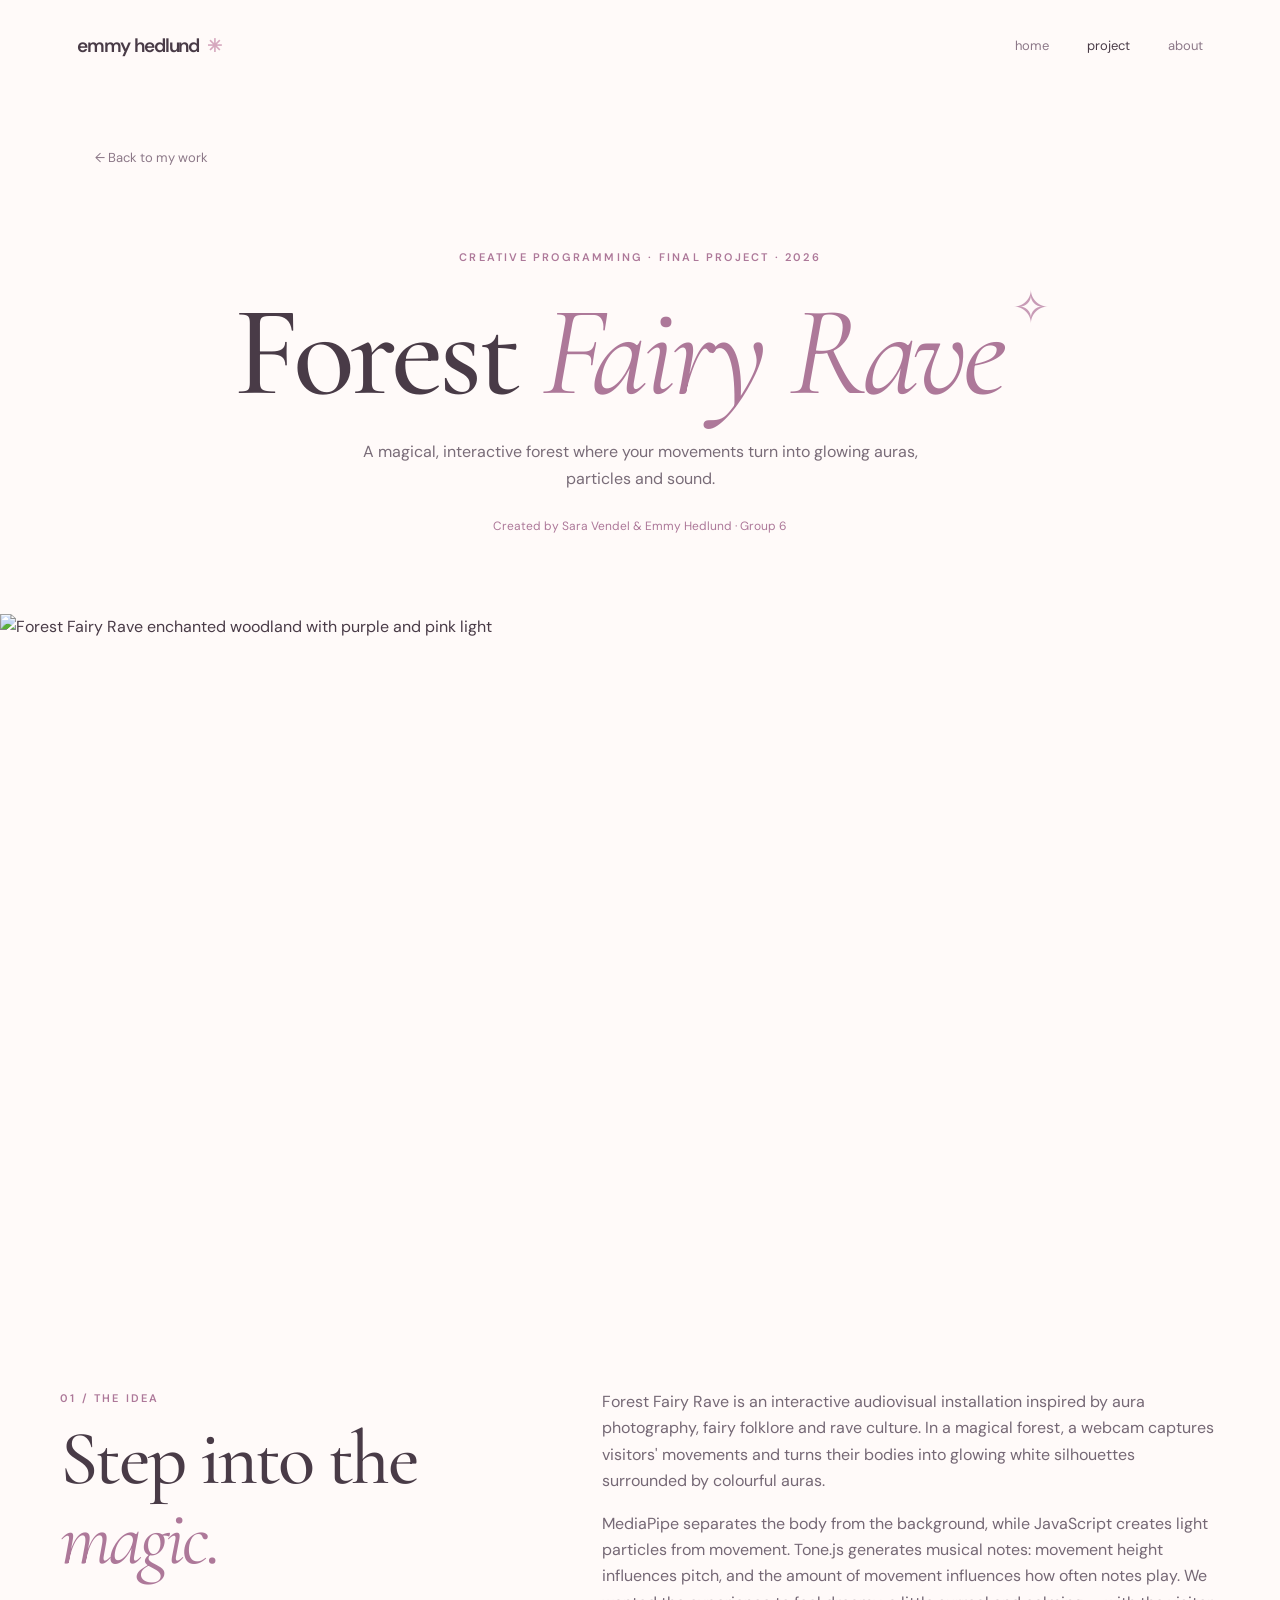
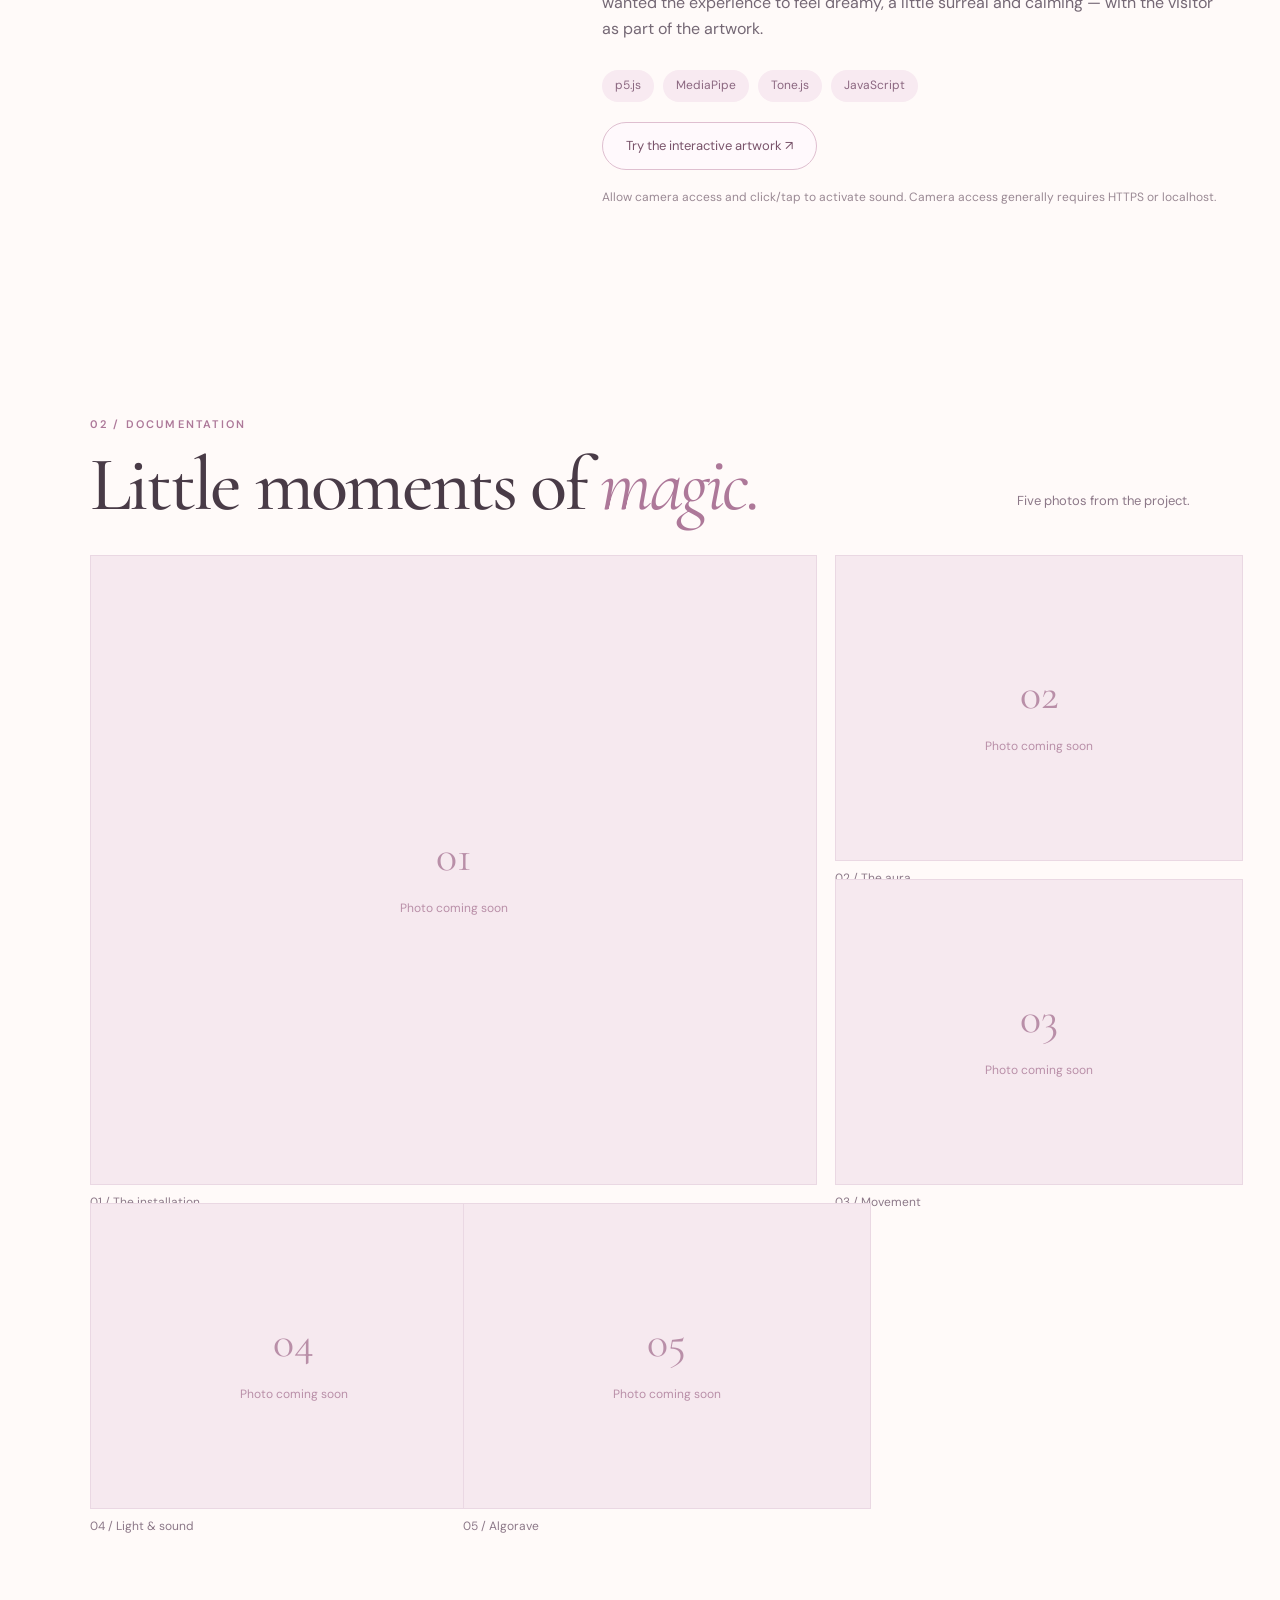
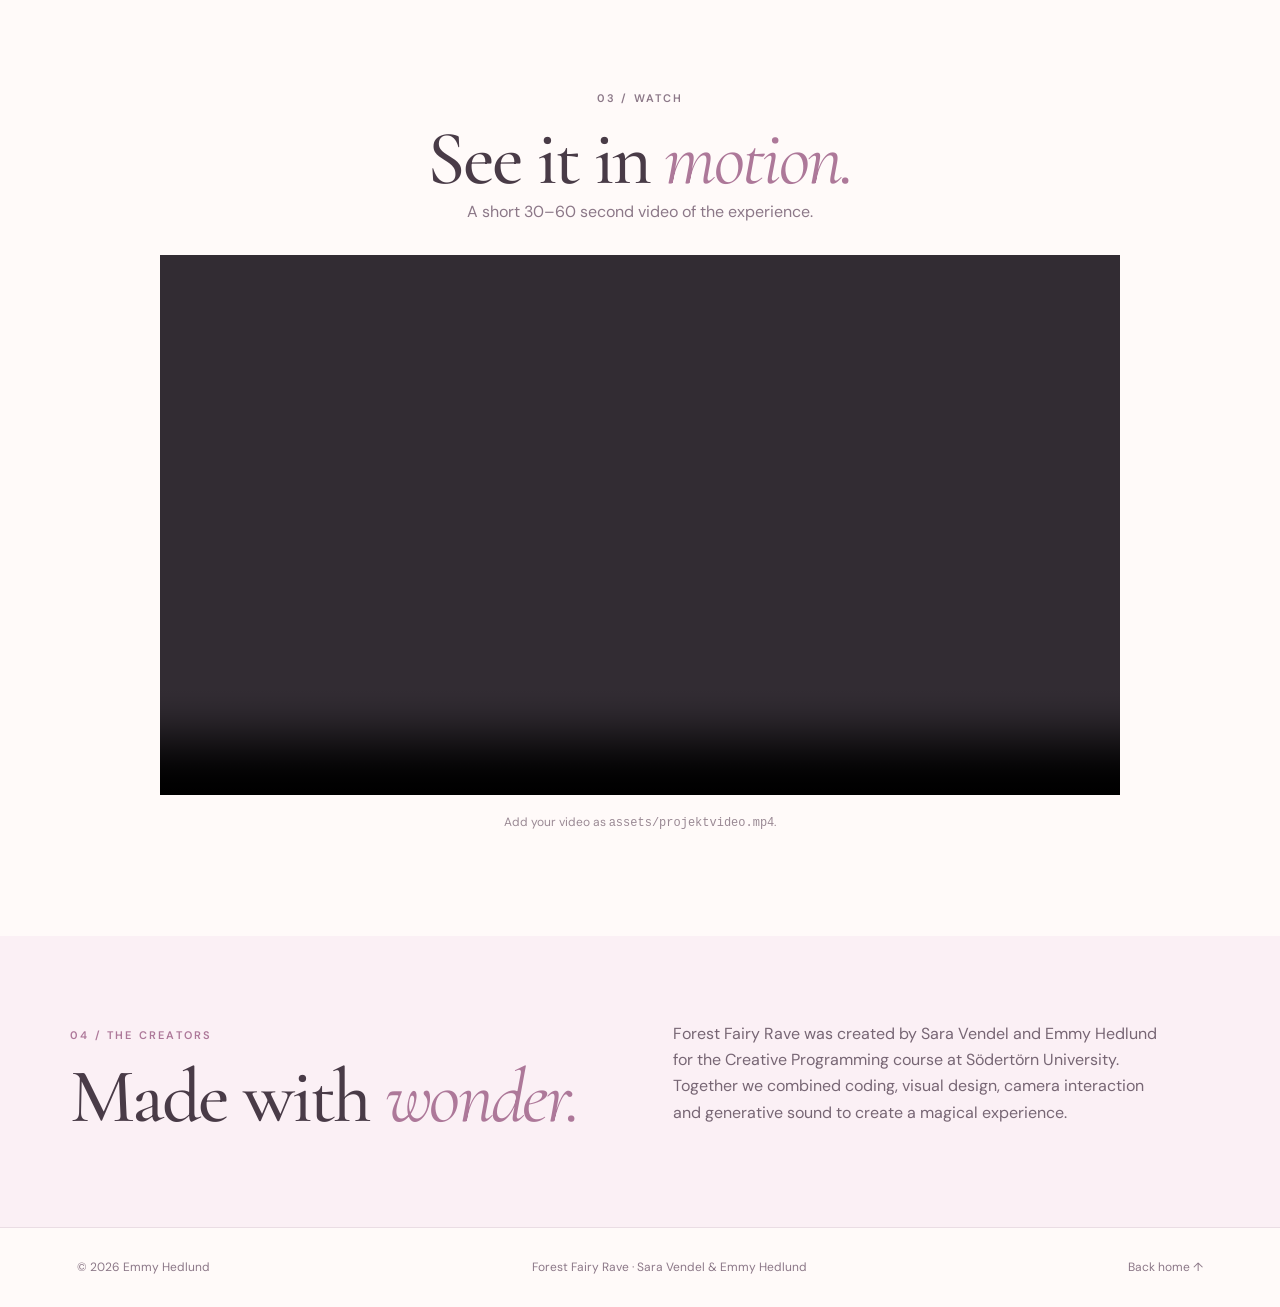
==== project.html @ f55ef6c2 "Add files via upload" ====
<!doctype html><html lang="en"><head><meta charset="utf-8"><meta name="viewport" content="width=device-width,initial-scale=1"><link rel="preconnect" href="https://fonts.googleapis.com"><link rel="preconnect" href="https://fonts.gstatic.com" crossorigin><link href="https://fonts.googleapis.com/css2?family=Cormorant+Garamond:ital,wght@0,400;0,500;0,600;1,400;1,500&family=DM+Sans:wght@400;500;600&display=swap" rel="stylesheet"><link rel="stylesheet" href="style.css"><title>Forest Fairy Rave — Emmy Hedlund & Sara Vendel</title><meta name="description" content="Forest Fairy Rave, an interactive audiovisual installation by Sara Vendel and Emmy Hedlund."></head><body><header class="nav"><a class="wordmark" href="index.html">emmy hedlund <span>✳</span></a><nav><a href="index.html">home</a><a class="active" href="project.html">project</a><a href="index.html#about">about</a></nav></header><main><section class="project-hero"><a class="back" href="index.html">← Back to my work</a><p class="kicker">CREATIVE PROGRAMMING · FINAL PROJECT · 2026</p><h1>Forest <em>Fairy Rave</em><span class="star">✧</span></h1><p class="project-lead">A magical, interactive forest where your movements turn into glowing auras, particles and sound.</p><p class="credit">Created by Sara Vendel & Emmy Hedlund · Group 6</p></section><div class="banner"><img src="assets/skog.png" alt="Forest Fairy Rave enchanted woodland with purple and pink light"></div><section class="two-col"><div><p class="kicker">01 / THE IDEA</p><h2>Step into the <em>magic.</em></h2></div><div class="copy"><p>Forest Fairy Rave is an interactive audiovisual installation inspired by aura photography, fairy folklore and rave culture. In a magical forest, a webcam captures visitors' movements and turns their bodies into glowing white silhouettes surrounded by colourful auras.</p><p>MediaPipe separates the body from the background, while JavaScript creates light particles from movement. Tone.js generates musical notes: movement height influences pitch, and the amount of movement influences how often notes play. We wanted the experience to feel dreamy, a little surreal and calming — with the visitor as part of the artwork.</p><div class="chips"><span>p5.js</span><span>MediaPipe</span><span>Tone.js</span><span>JavaScript</span></div><a class="pill-link" href="interactive-project/index.html" target="_blank" rel="noopener">Try the interactive artwork ↗</a><p class="note">Allow camera access and click/tap to activate sound. Camera access generally requires HTTPS or localhost.</p></div></section><section class="gallery-section" id="gallery"><div class="section-title"><div><p class="kicker">02 / DOCUMENTATION</p><h2>Little moments of <em>magic.</em></h2></div><p>Five photos from the project.</p></div><div class="photo-grid"><figure class="photo first"><div class="photo-empty"><span>01</span><small>Photo coming soon</small></div><figcaption>01 / The installation</figcaption></figure><figure class="photo"><div class="photo-empty"><span>02</span><small>Photo coming soon</small></div><figcaption>02 / The aura</figcaption></figure><figure class="photo"><div class="photo-empty"><span>03</span><small>Photo coming soon</small></div><figcaption>03 / Movement</figcaption></figure><figure class="photo"><div class="photo-empty"><span>04</span><small>Photo coming soon</small></div><figcaption>04 / Light & sound</figcaption></figure><figure class="photo"><div class="photo-empty"><span>05</span><small>Photo coming soon</small></div><figcaption>05 / Algorave</figcaption></figure></div></section><section class="film-section" id="film"><p class="kicker">03 / WATCH</p><h2>See it in <em>motion.</em></h2><p>A short 30–60 second video of the experience.</p><video controls playsinline preload="metadata" poster="assets/skog.png"><source src="assets/projektvideo.mp4" type="video/mp4">Your browser does not support video.</video><p class="note">Add your video as <code>assets/projektvideo.mp4</code>.</p></section><section class="about-section"><div><p class="kicker">04 / THE CREATORS</p><h2>Made with <em>wonder.</em></h2></div><p>Forest Fairy Rave was created by Sara Vendel and Emmy Hedlund for the Creative Programming course at Södertörn University. Together we combined coding, visual design, camera interaction and generative sound to create a magical experience.</p></section></main><footer><span>© 2026 Emmy Hedlund</span><span>Forest Fairy Rave · Sara Vendel & Emmy Hedlund</span><a href="index.html">Back home ↑</a></footer><script src="main.js" defer></script></body></html>
---- style.css ----
:root{--bg:#fffaf9;--ink:#493b47;--muted:#8c7888;--pink:#ad7899;--line:#eadde4;--soft:#f8edf3}*{box-sizing:border-box}html{scroll-behavior:smooth}body{margin:0;background:var(--bg);color:var(--ink);font:16px/1.65 'DM Sans',sans-serif}a{color:inherit}a:focus-visible{outline:2px solid var(--pink);outline-offset:5px}h1,h2,h3,p{margin-top:0}h1,h2,h3{font-family:'Cormorant Garamond',serif;font-weight:500;line-height:1.04;letter-spacing:-.035em}em{color:var(--pink);font-weight:400}.nav{max-width:1340px;margin:auto;display:flex;justify-content:space-between;align-items:center;padding:30px clamp(22px,6vw,80px);gap:20px}.wordmark{font-size:19px;font-weight:600;letter-spacing:-.06em;text-decoration:none}.wordmark span{color:#d6a8be;font-size:18px;margin-left:4px}.nav nav{display:flex;gap:clamp(16px,3vw,38px);font-size:13px}.nav nav a{text-decoration:none;color:var(--muted)}.nav nav a:hover,.nav nav a.active{color:var(--ink)}main{overflow:hidden}.kicker{font-size:11px;letter-spacing:.2em;color:var(--pink);font-weight:600}.home-hero{min-height:610px;max-width:1200px;margin:0 auto;position:relative;text-align:center;padding:120px 25px 115px}.home-hero h1{font-size:clamp(78px,11vw,150px);margin:18px 0 22px}.lead{max-width:560px;margin:0 auto 34px;color:#786875;font-size:16px}.tiny-stars{color:#d4a2bd;font-size:27px}.hero-ornament{position:absolute;right:8%;bottom:70px;color:#edc5d7;font-size:100px;font-weight:200;opacity:.65;transform:rotate(-18deg);pointer-events:none}.pill-link{display:inline-flex;align-items:center;gap:36px;border:1px solid #dfbfd0;border-radius:100px;padding:12px 23px;text-decoration:none;color:#79536a;font-size:13px;background:#fff9fc;transition:background .2s,transform .2s}.pill-link:hover{background:#f7e5ee;transform:translateY(-2px)}.work-section,.gallery-section,.film-section{padding:90px clamp(22px,7vw,100px);max-width:1340px;margin:auto}.section-title{display:flex;align-items:end;justify-content:space-between;gap:30px;margin-bottom:30px}.section-title h2,.two-col h2,.about-section h2,.film-section h2{font-size:clamp(50px,6vw,84px);margin:12px 0 0}.section-title>p{font-size:13px;color:var(--muted)}.project-card{text-decoration:none;display:block}.project-image{height:clamp(320px,48vw,590px);position:relative;overflow:hidden;background:#302b35}.project-image img,.banner img{width:100%;height:100%;object-fit:cover;display:block;transition:transform .6s}.project-card:hover img{transform:scale(1.035)}.project-overlay{position:absolute;right:24px;bottom:24px;background:#fff9f6ed;color:#79536a;border-radius:30px;padding:10px 19px;font-size:13px}.project-info{display:flex;justify-content:space-between;align-items:center;gap:20px;padding:25px 0}.project-info h3{font-size:clamp(36px,4vw,54px);margin:4px 0}.project-info h3 span{color:#bc8ea9}.project-info p{font-size:14px;color:var(--muted);margin:0}.round-arrow{border:1px solid var(--line);border-radius:50%;width:48px;height:48px;display:grid;place-items:center;font-size:20px}.about-section{background:#fbf0f5;padding:85px max(22px,calc((100vw - 1140px)/2));display:grid;grid-template-columns:1fr 1fr;gap:65px;align-items:center}.about-section p:last-child{max-width:490px;color:#776674}.project-hero{max-width:1140px;margin:auto;text-align:center;padding:55px 25px 65px}.back{display:block;text-align:left;color:var(--muted);text-decoration:none;font-size:13px;margin-bottom:80px}.project-hero h1{font-size:clamp(65px,10vw,130px);margin:20px 0}.star{font-size:.35em;color:#c89bb6;vertical-align:top;margin-left:10px}.project-lead{max-width:600px;margin:0 auto 25px;color:#796c78}.credit{font-size:12px;color:var(--pink)}.banner{height:clamp(330px,55vw,670px)}.two-col{max-width:1240px;margin:auto;padding:105px 40px;display:grid;grid-template-columns:.85fr 1.15fr;gap:85px}.copy p{color:#756875}.copy .pill-link{margin-top:20px}.chips{display:flex;flex-wrap:wrap;gap:9px;margin-top:28px}.chips span{font-size:12px;color:#8b6780;background:#f8eaf1;border-radius:50px;padding:6px 13px}.note{font-size:12px!important;color:#9a8994!important;margin-top:18px}.photo-grid{display:grid;grid-template-columns:repeat(3,minmax(0,1fr));gap:18px}.photo{margin:0}.photo.first{grid-column:span 2;grid-row:span 2}.photo-empty{height:100%;min-height:190px;aspect-ratio:4/3;background:#f6e9ef;border:1px solid #ead8e3;display:flex;flex-direction:column;align-items:center;justify-content:center;gap:7px;color:#b98fa8}.photo.first .photo-empty{aspect-ratio:auto;min-height:420px}.photo-empty span{font-family:'Cormorant Garamond',serif;font-size:44px}.photo-empty small{font-size:12px}.photo figcaption{font-size:12px;color:var(--muted);padding:8px 0 12px}.gallery-image{width:100%;height:100%;min-height:190px;object-fit:cover;display:block;aspect-ratio:4/3}.photo.first .gallery-image{min-height:420px;aspect-ratio:auto}.film-section{text-align:center}.film-section>p{color:var(--muted)}.film-section video{width:min(100%,960px);aspect-ratio:16/9;background:#322c33;display:block;margin:30px auto 0}footer{padding:30px clamp(22px,6vw,80px);display:flex;justify-content:space-between;gap:15px;flex-wrap:wrap;font-size:12px;color:var(--muted);border-top:1px solid var(--line)}footer a{text-decoration:none}@media(max-width:700px){.nav{padding:22px}.nav nav{gap:14px}.home-hero{min-height:550px;padding:105px 20px 85px}.home-hero h1{font-size:clamp(65px,16vw,95px)}.hero-ornament{font-size:60px;right:4%;bottom:30px}.section-title{align-items:start;flex-direction:column;gap:5px}.work-section,.gallery-section,.film-section{padding:65px 22px}.about-section,.two-col{grid-template-columns:1fr;gap:20px;padding:65px 22px}.project-hero{padding-top:25px}.back{margin-bottom:55px}.photo-grid{grid-template-columns:repeat(2,minmax(0,1fr))}.photo.first{grid-column:span 2;grid-row:auto}.photo.first .photo-empty,.photo.first .gallery-image{min-height:250px}.photo-empty{min-height:140px}.gallery-image{min-height:140px}footer{flex-direction:column}}@media(prefers-reduced-motion:reduce){*,*:before,*:after{scroll-behavior:auto!important;transition:none!important}}
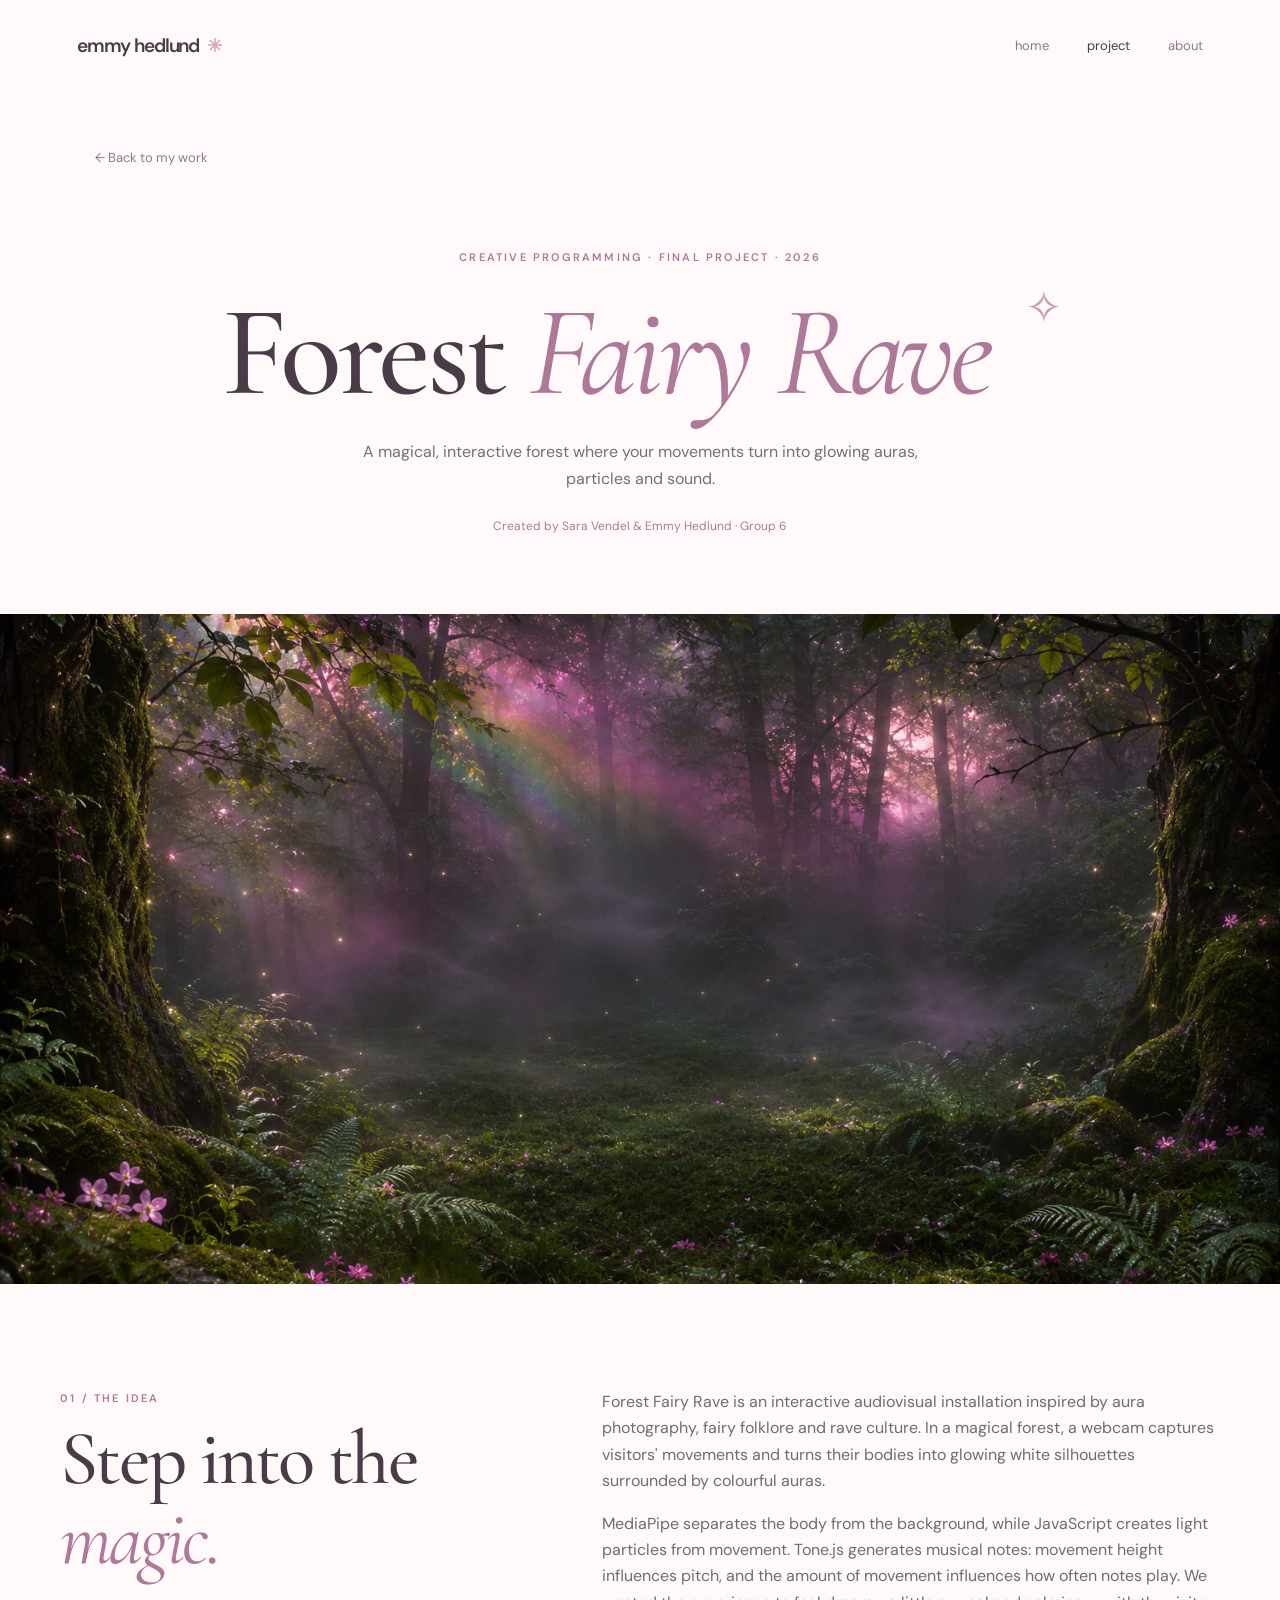
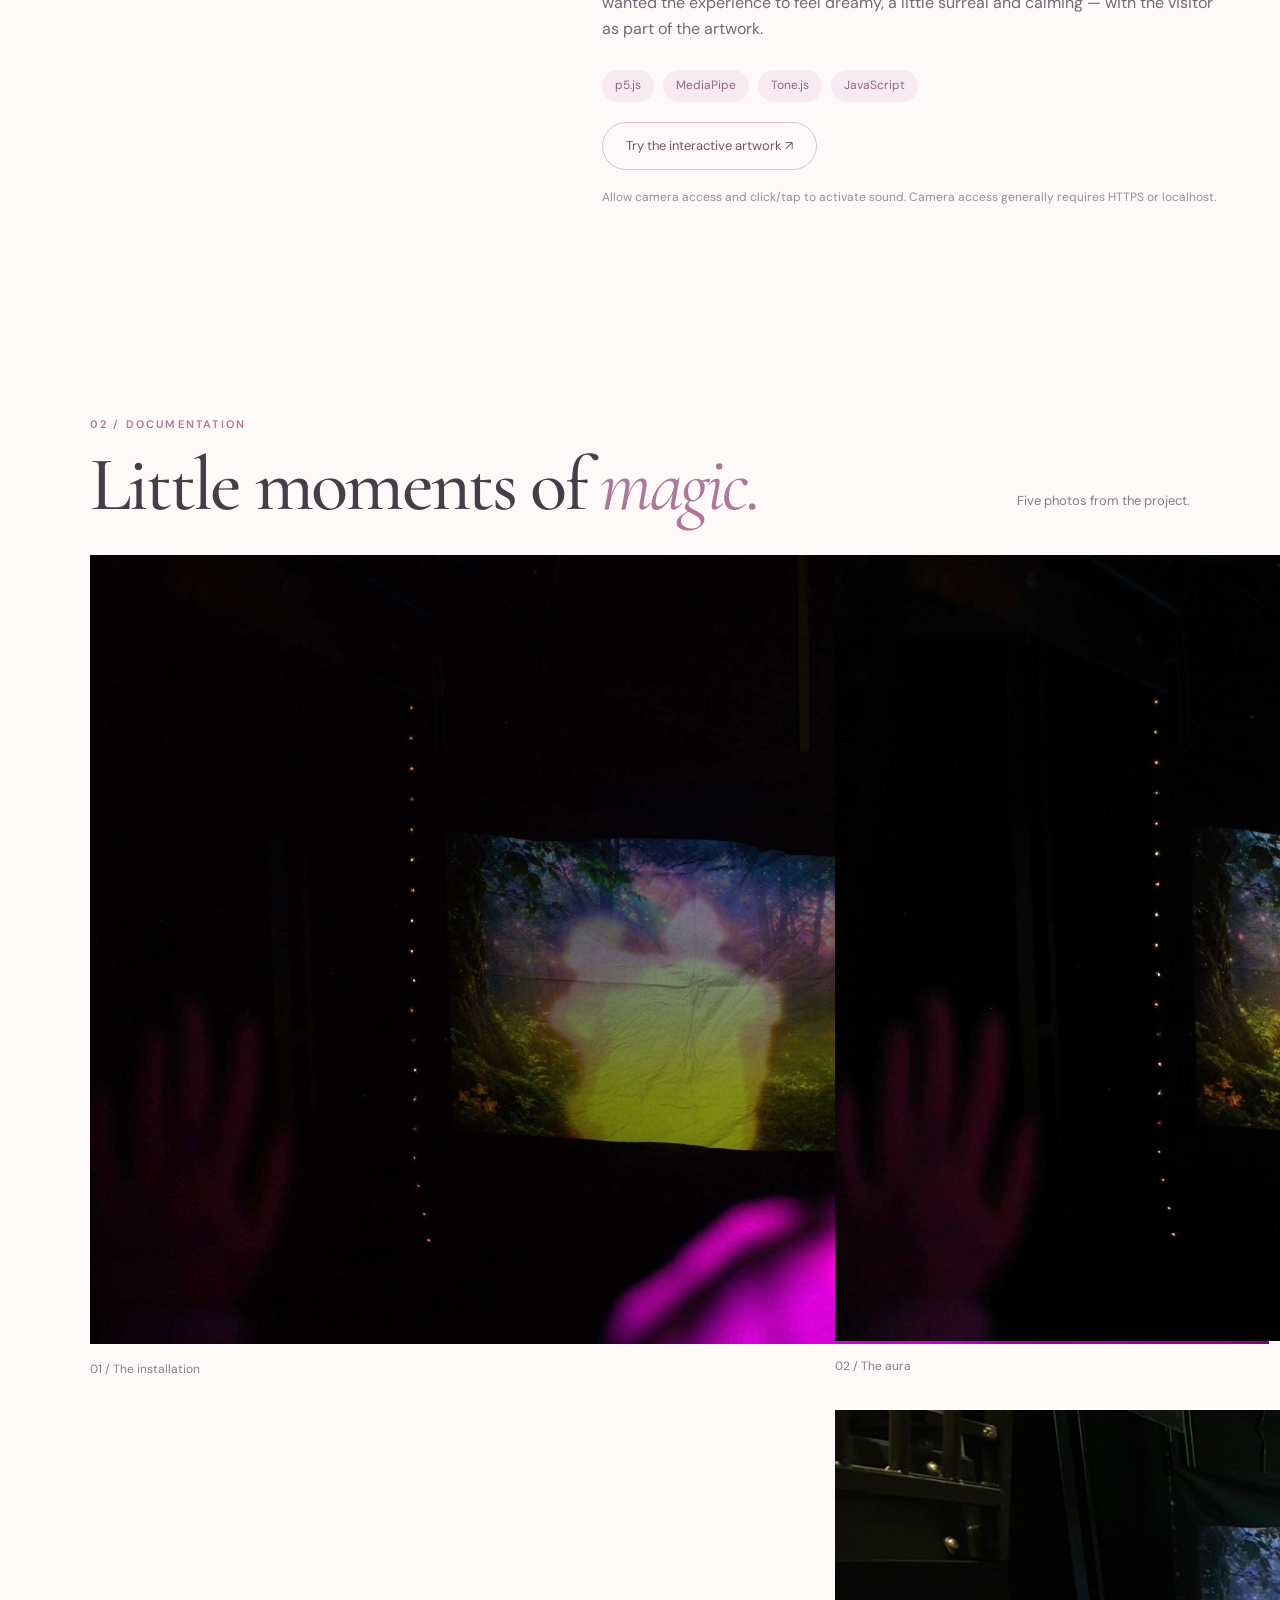
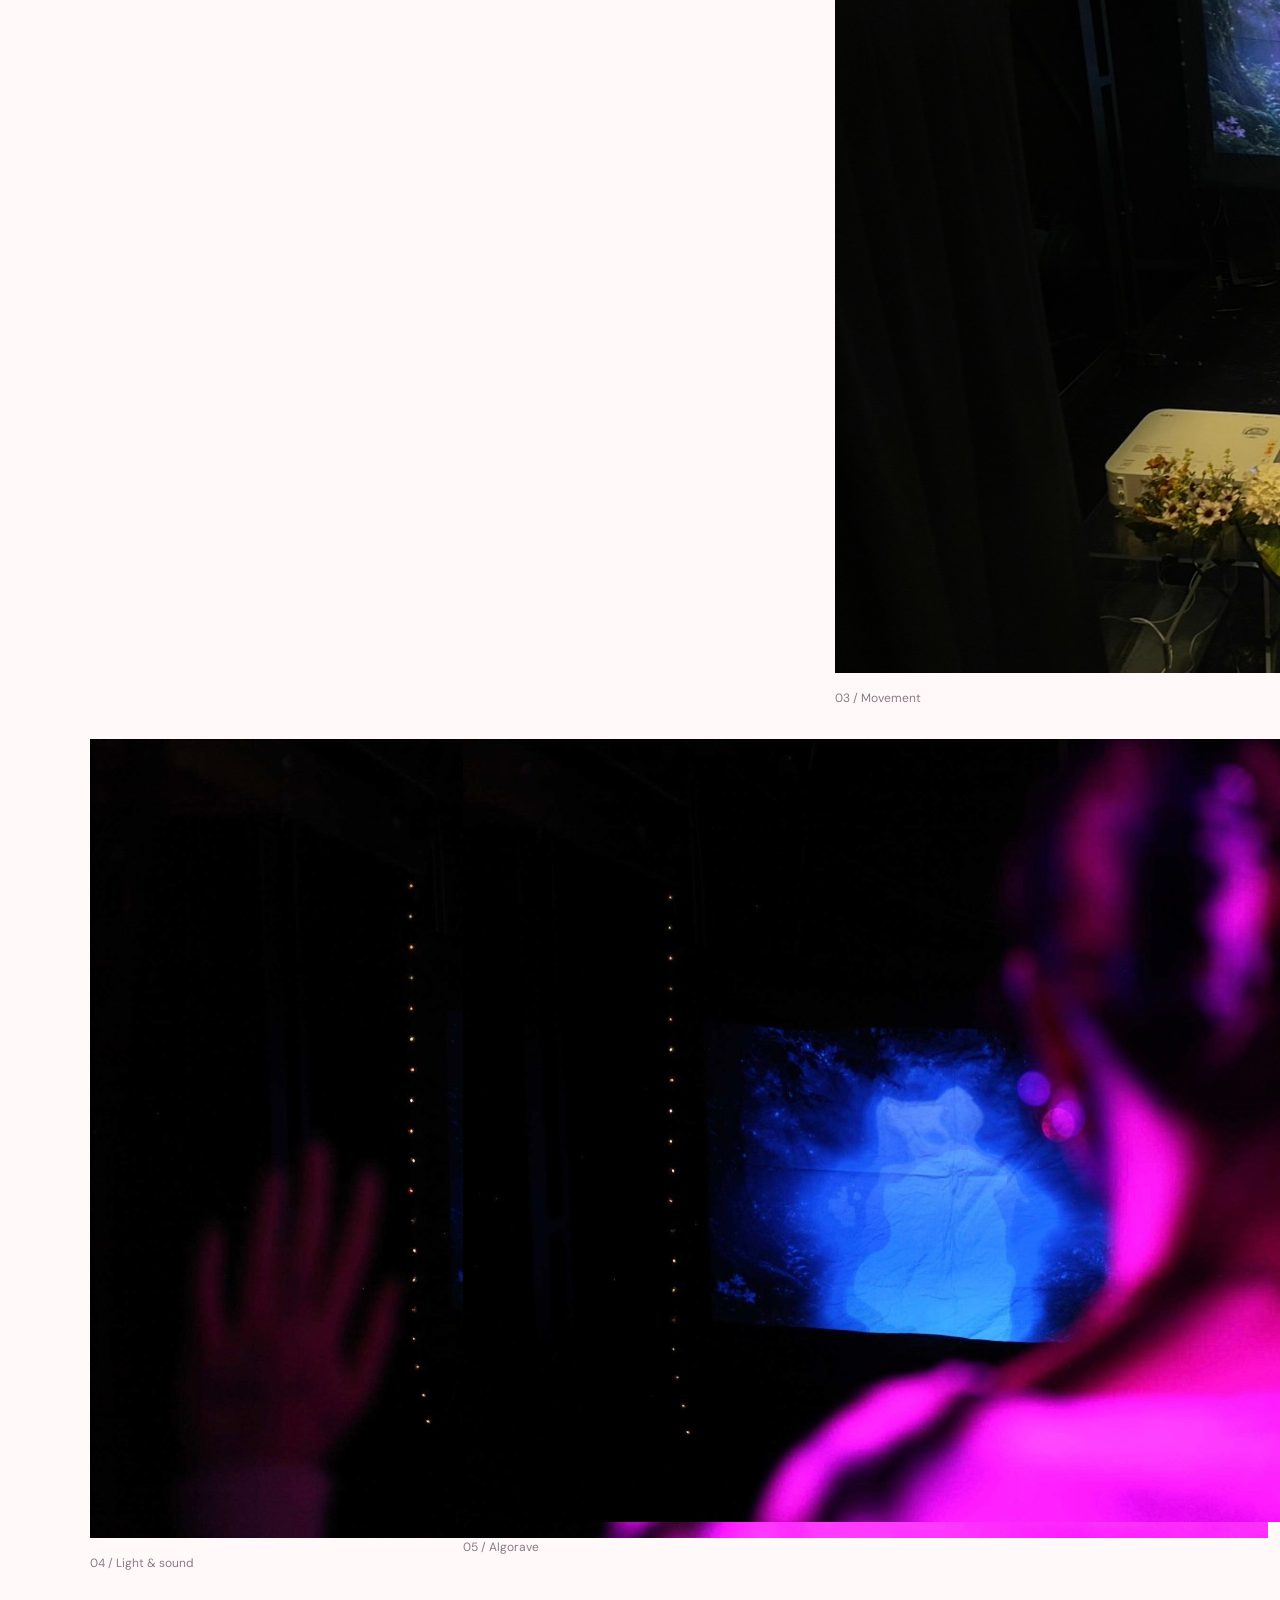
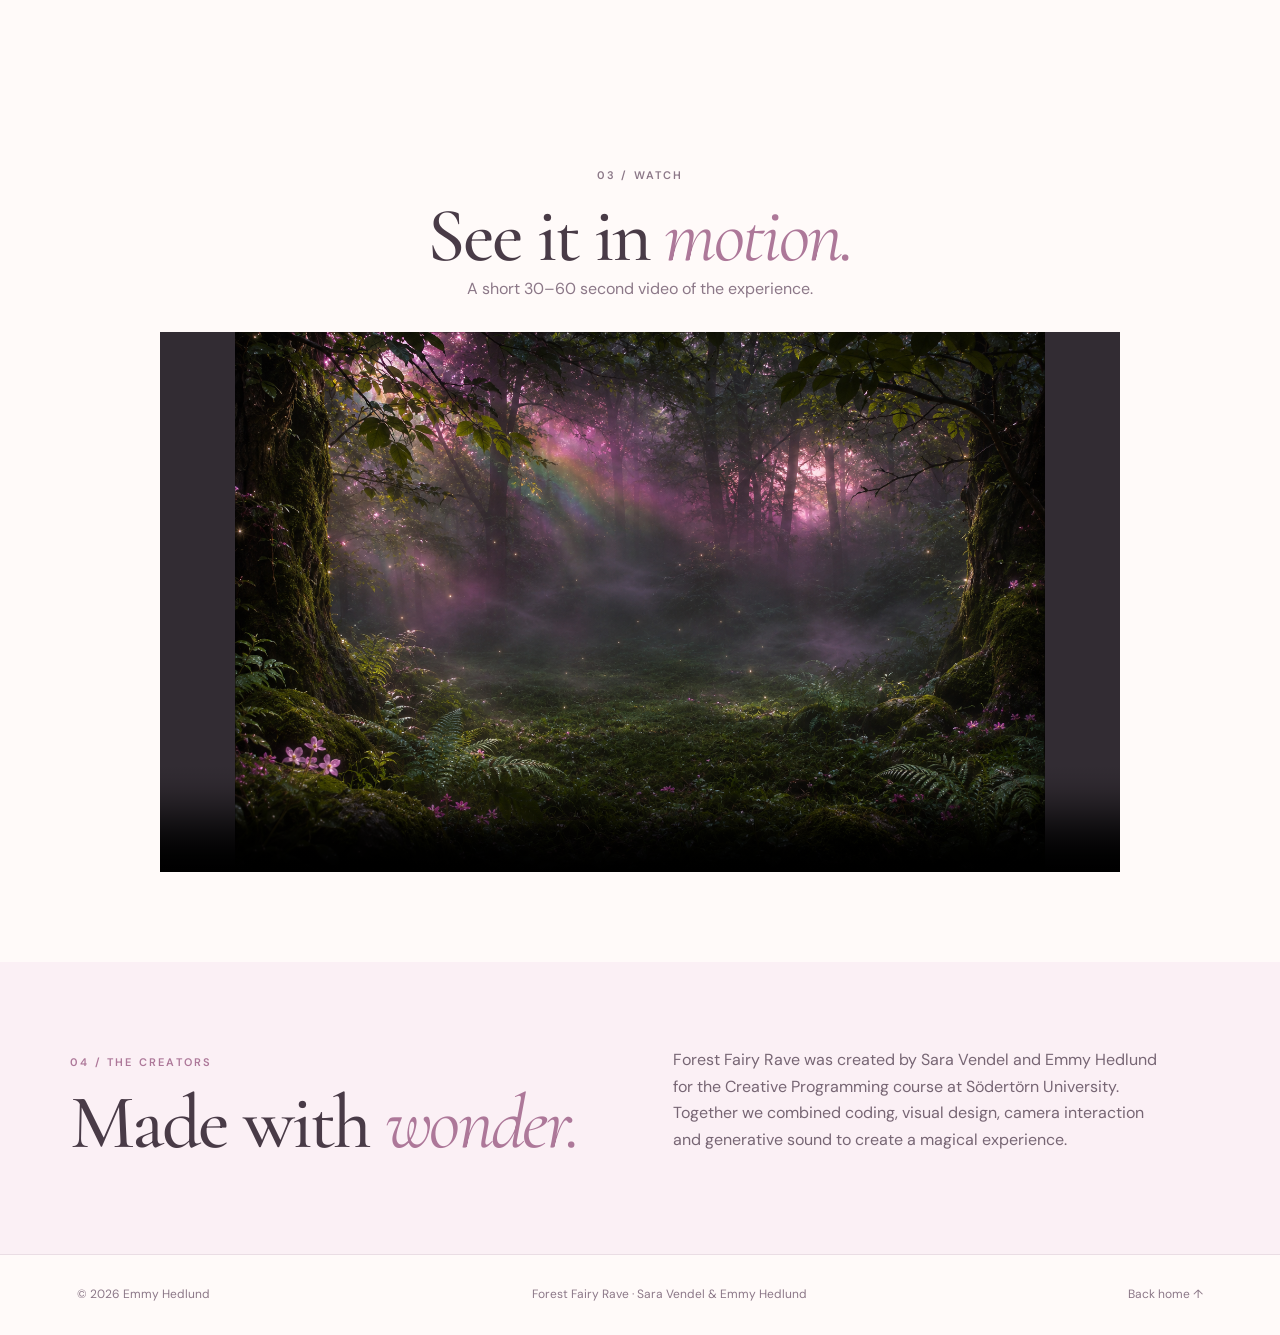
==== commit b930e2bf: "l" ====
--- a/project.html
+++ b/project.html
@@ -1 +1,300 @@
-<!doctype html><html lang="en"><head><meta charset="utf-8"><meta name="viewport" content="width=device-width,initial-scale=1"><link rel="preconnect" href="https://fonts.googleapis.com"><link rel="preconnect" href="https://fonts.gstatic.com" crossorigin><link href="https://fonts.googleapis.com/css2?family=Cormorant+Garamond:ital,wght@0,400;0,500;0,600;1,400;1,500&family=DM+Sans:wght@400;500;600&display=swap" rel="stylesheet"><link rel="stylesheet" href="style.css"><title>Forest Fairy Rave — Emmy Hedlund & Sara Vendel</title><meta name="description" content="Forest Fairy Rave, an interactive audiovisual installation by Sara Vendel and Emmy Hedlund."></head><body><header class="nav"><a class="wordmark" href="index.html">emmy hedlund <span>✳</span></a><nav><a href="index.html">home</a><a class="active" href="project.html">project</a><a href="index.html#about">about</a></nav></header><main><section class="project-hero"><a class="back" href="index.html">← Back to my work</a><p class="kicker">CREATIVE PROGRAMMING · FINAL PROJECT · 2026</p><h1>Forest <em>Fairy Rave</em><span class="star">✧</span></h1><p class="project-lead">A magical, interactive forest where your movements turn into glowing auras, particles and sound.</p><p class="credit">Created by Sara Vendel & Emmy Hedlund · Group 6</p></section><div class="banner"><img src="assets/skog.png" alt="Forest Fairy Rave enchanted woodland with purple and pink light"></div><section class="two-col"><div><p class="kicker">01 / THE IDEA</p><h2>Step into the <em>magic.</em></h2></div><div class="copy"><p>Forest Fairy Rave is an interactive audiovisual installation inspired by aura photography, fairy folklore and rave culture. In a magical forest, a webcam captures visitors' movements and turns their bodies into glowing white silhouettes surrounded by colourful auras.</p><p>MediaPipe separates the body from the background, while JavaScript creates light particles from movement. Tone.js generates musical notes: movement height influences pitch, and the amount of movement influences how often notes play. We wanted the experience to feel dreamy, a little surreal and calming — with the visitor as part of the artwork.</p><div class="chips"><span>p5.js</span><span>MediaPipe</span><span>Tone.js</span><span>JavaScript</span></div><a class="pill-link" href="interactive-project/index.html" target="_blank" rel="noopener">Try the interactive artwork ↗</a><p class="note">Allow camera access and click/tap to activate sound. Camera access generally requires HTTPS or localhost.</p></div></section><section class="gallery-section" id="gallery"><div class="section-title"><div><p class="kicker">02 / DOCUMENTATION</p><h2>Little moments of <em>magic.</em></h2></div><p>Five photos from the project.</p></div><div class="photo-grid"><figure class="photo first"><div class="photo-empty"><span>01</span><small>Photo coming soon</small></div><figcaption>01 / The installation</figcaption></figure><figure class="photo"><div class="photo-empty"><span>02</span><small>Photo coming soon</small></div><figcaption>02 / The aura</figcaption></figure><figure class="photo"><div class="photo-empty"><span>03</span><small>Photo coming soon</small></div><figcaption>03 / Movement</figcaption></figure><figure class="photo"><div class="photo-empty"><span>04</span><small>Photo coming soon</small></div><figcaption>04 / Light & sound</figcaption></figure><figure class="photo"><div class="photo-empty"><span>05</span><small>Photo coming soon</small></div><figcaption>05 / Algorave</figcaption></figure></div></section><section class="film-section" id="film"><p class="kicker">03 / WATCH</p><h2>See it in <em>motion.</em></h2><p>A short 30–60 second video of the experience.</p><video controls playsinline preload="metadata" poster="assets/skog.png"><source src="assets/projektvideo.mp4" type="video/mp4">Your browser does not support video.</video><p class="note">Add your video as <code>assets/projektvideo.mp4</code>.</p></section><section class="about-section"><div><p class="kicker">04 / THE CREATORS</p><h2>Made with <em>wonder.</em></h2></div><p>Forest Fairy Rave was created by Sara Vendel and Emmy Hedlund for the Creative Programming course at Södertörn University. Together we combined coding, visual design, camera interaction and generative sound to create a magical experience.</p></section></main><footer><span>© 2026 Emmy Hedlund</span><span>Forest Fairy Rave · Sara Vendel & Emmy Hedlund</span><a href="index.html">Back home ↑</a></footer><script src="main.js" defer></script></body></html>+
+<!doctype html>
+<html lang="en">
+
+<head>
+  <!-- Grundinställningar -->
+  <meta charset="utf-8">
+  <meta name="viewport" content="width=device-width, initial-scale=1">
+
+  <title>Forest Fairy Rave — Emmy Hedlund &amp; Sara Vendel</title>
+
+  <meta
+    name="description"
+    content="Forest Fairy Rave, an interactive audiovisual installation by Sara Vendel and Emmy Hedlund."
+  >
+
+  <!-- Google Fonts -->
+  <link rel="preconnect" href="https://fonts.googleapis.com">
+  <link rel="preconnect" href="https://fonts.gstatic.com" crossorigin>
+
+  <link
+    href="https://fonts.googleapis.com/css2?family=Cormorant+Garamond:ital,wght@0,400;0,500;0,600;1,400;1,500&family=DM+Sans:wght@400;500;600&display=swap"
+    rel="stylesheet"
+  >
+
+  <!-- Egen CSS -->
+  <link rel="stylesheet" href="style.css">
+</head>
+
+<body>
+
+  <!-- ========== NAVIGATION ========== -->
+  <header class="nav">
+    <a class="wordmark" href="index.html">
+      emmy hedlund <span>✳</span>
+    </a>
+
+    <nav>
+      <a href="index.html">home</a>
+      <a class="active" href="project.html">project</a>
+      <a href="index.html#about">about</a>
+    </nav>
+  </header>
+
+  <main>
+
+    <!-- ========== PROJEKTETS INTRO ========== -->
+    <section class="project-hero">
+
+      <a class="back" href="index.html">
+        ← Back to my work
+      </a>
+
+      <p class="kicker">
+        CREATIVE PROGRAMMING · FINAL PROJECT · 2026
+      </p>
+
+      <h1>
+        Forest <em>Fairy Rave</em>
+        <span class="star">✧</span>
+      </h1>
+
+      <p class="project-lead">
+        A magical, interactive forest where your movements
+        turn into glowing auras, particles and sound.
+      </p>
+
+      <p class="credit">
+        Created by Sara Vendel &amp; Emmy Hedlund · Group 6
+      </p>
+
+    </section>
+
+
+    <!-- ========== STOR BANNERBILD ========== -->
+    <div class="banner">
+      <img
+        src="assets/skog.png"
+        alt="Forest Fairy Rave enchanted woodland with purple and pink light"
+      >
+    </div>
+
+
+    <!-- ========== 01 / IDÉN ========== -->
+    <section class="two-col">
+
+      <!-- Vänster kolumn -->
+      <div>
+        <p class="kicker">01 / THE IDEA</p>
+        <h2>Step into the <em>magic.</em></h2>
+      </div>
+
+      <!-- Höger kolumn -->
+      <div class="copy">
+
+        <p>
+          Forest Fairy Rave is an interactive audiovisual
+          installation inspired by aura photography, fairy
+          folklore and rave culture. In a magical forest,
+          a webcam captures visitors' movements and turns
+          their bodies into glowing white silhouettes
+          surrounded by colourful auras.
+        </p>
+
+        <p>
+          MediaPipe separates the body from the background,
+          while JavaScript creates light particles from
+          movement. Tone.js generates musical notes:
+          movement height influences pitch, and the amount
+          of movement influences how often notes play.
+          We wanted the experience to feel dreamy, a little
+          surreal and calming — with the visitor as part
+          of the artwork.
+        </p>
+
+        <!-- Teknikerna som användes -->
+        <div class="chips">
+          <span>p5.js</span>
+          <span>MediaPipe</span>
+          <span>Tone.js</span>
+          <span>JavaScript</span>
+        </div>
+
+        <!-- Länk till interaktiva projektet -->
+        <a
+          class="pill-link"
+          href="interactive-project/index.html"
+          target="_blank"
+          rel="noopener"
+        >
+          Try the interactive artwork ↗
+        </a>
+
+        <p class="note">
+          Allow camera access and click/tap to activate
+          sound. Camera access generally requires HTTPS
+          or localhost.
+        </p>
+
+      </div>
+    </section>
+
+
+    <!-- ========== 02 / BILDGALLERI ========== -->
+    <section class="gallery-section" id="gallery">
+
+      <div class="section-title">
+
+        <div>
+          <p class="kicker">02 / DOCUMENTATION</p>
+          <h2>Little moments of <em>magic.</em></h2>
+        </div>
+
+        <p>Five photos from the project.</p>
+
+      </div>
+
+
+      <!-- ALLA FEM BILDERNA -->
+      <div class="photo-grid">
+
+        <!-- BILD 1 -->
+        <figure class="photo first">
+          <img
+            src="assets/Bild1.jpg"
+            alt="Forest Fairy Rave – project documentation photo 1"
+            loading="lazy"
+          >
+          <figcaption>
+            01 / The installation
+          </figcaption>
+        </figure>
+
+
+        <!-- BILD 2 -->
+        <figure class="photo">
+          <img
+            src="assets/Bild2.jpg"
+            alt="Forest Fairy Rave – project documentation photo 2"
+            loading="lazy"
+          >
+          <figcaption>
+            02 / The aura
+          </figcaption>
+        </figure>
+
+
+        <!-- BILD 3 -->
+        <figure class="photo">
+          <img
+            src="assets/Bild3.jpg"
+            alt="Forest Fairy Rave – project documentation photo 3"
+            loading="lazy"
+          >
+          <figcaption>
+            03 / Movement
+          </figcaption>
+        </figure>
+
+
+        <!-- BILD 4 -->
+        <figure class="photo">
+          <img
+            src="assets/Bild4.jpg"
+            alt="Forest Fairy Rave – project documentation photo 4"
+            loading="lazy"
+          >
+          <figcaption>
+            04 / Light &amp; sound
+          </figcaption>
+        </figure>
+
+
+        <!-- BILD 5 -->
+        <figure class="photo">
+          <img
+            src="assets/Bild5.jpg"
+            alt="Forest Fairy Rave – project documentation photo 5"
+            loading="lazy"
+          >
+          <figcaption>
+            05 / Algorave
+          </figcaption>
+        </figure>
+
+      </div>
+    </section>
+
+
+    <!-- ========== 03 / VIDEO ========== -->
+    <section class="film-section" id="film">
+
+      <p class="kicker">03 / WATCH</p>
+
+      <h2>See it in <em>motion.</em></h2>
+
+      <p>
+        A short 30–60 second video of the experience.
+      </p>
+
+      <!-- DIN VIDEO -->
+      <video
+        controls
+        playsinline
+        preload="metadata"
+        poster="assets/skog.png"
+      >
+        <source
+          src="assets/projektvideo.mp4"
+          type="video/mp4"
+        >
+
+        Your browser does not support video.
+      </video>
+
+    </section>
+
+
+    <!-- ========== 04 / SKAPARNA ========== -->
+    <section class="about-section">
+
+      <div>
+        <p class="kicker">04 / THE CREATORS</p>
+        <h2>Made with <em>wonder.</em></h2>
+      </div>
+
+      <p>
+        Forest Fairy Rave was created by Sara Vendel
+        and Emmy Hedlund for the Creative Programming
+        course at Södertörn University. Together we
+        combined coding, visual design, camera interaction
+        and generative sound to create a magical experience.
+      </p>
+
+    </section>
+
+  </main>
+
+
+  <!-- ========== FOOTER ========== -->
+  <footer>
+
+    <span>© 2026 Emmy Hedlund</span>
+
+    <span>
+      Forest Fairy Rave · Sara Vendel &amp; Emmy Hedlund
+    </span>
+
+    <a href="index.html">
+      Back home ↑
+    </a>
+
+  </footer>
+
+
+  <!-- JavaScript -->
+  <script src="main.js" defer></script>
+
+</body>
+</html>
--- a/style.css
+++ b/style.css
@@ -1 +1,607 @@
- :root{--bg:#fffaf9;--ink:#493b47;--muted:#8c7888;--pink:#ad7899;--line:#eadde4;--soft:#f8edf3}*{box-sizing:border-box}html{scroll-behavior:smooth}body{margin:0;background:var(--bg);color:var(--ink);font:16px/1.65 'DM Sans',sans-serif}a{color:inherit}a:focus-visible{outline:2px solid var(--pink);outline-offset:5px}h1,h2,h3,p{margin-top:0}h1,h2,h3{font-family:'Cormorant Garamond',serif;font-weight:500;line-height:1.04;letter-spacing:-.035em}em{color:var(--pink);font-weight:400}.nav{max-width:1340px;margin:auto;display:flex;justify-content:space-between;align-items:center;padding:30px clamp(22px,6vw,80px);gap:20px}.wordmark{font-size:19px;font-weight:600;letter-spacing:-.06em;text-decoration:none}.wordmark span{color:#d6a8be;font-size:18px;margin-left:4px}.nav nav{display:flex;gap:clamp(16px,3vw,38px);font-size:13px}.nav nav a{text-decoration:none;color:var(--muted)}.nav nav a:hover,.nav nav a.active{color:var(--ink)}main{overflow:hidden}.kicker{font-size:11px;letter-spacing:.2em;color:var(--pink);font-weight:600}.home-hero{min-height:610px;max-width:1200px;margin:0 auto;position:relative;text-align:center;padding:120px 25px 115px}.home-hero h1{font-size:clamp(78px,11vw,150px);margin:18px 0 22px}.lead{max-width:560px;margin:0 auto 34px;color:#786875;font-size:16px}.tiny-stars{color:#d4a2bd;font-size:27px}.hero-ornament{position:absolute;right:8%;bottom:70px;color:#edc5d7;font-size:100px;font-weight:200;opacity:.65;transform:rotate(-18deg);pointer-events:none}.pill-link{display:inline-flex;align-items:center;gap:36px;border:1px solid #dfbfd0;border-radius:100px;padding:12px 23px;text-decoration:none;color:#79536a;font-size:13px;background:#fff9fc;transition:background .2s,transform .2s}.pill-link:hover{background:#f7e5ee;transform:translateY(-2px)}.work-section,.gallery-section,.film-section{padding:90px clamp(22px,7vw,100px);max-width:1340px;margin:auto}.section-title{display:flex;align-items:end;justify-content:space-between;gap:30px;margin-bottom:30px}.section-title h2,.two-col h2,.about-section h2,.film-section h2{font-size:clamp(50px,6vw,84px);margin:12px 0 0}.section-title>p{font-size:13px;color:var(--muted)}.project-card{text-decoration:none;display:block}.project-image{height:clamp(320px,48vw,590px);position:relative;overflow:hidden;background:#302b35}.project-image img,.banner img{width:100%;height:100%;object-fit:cover;display:block;transition:transform .6s}.project-card:hover img{transform:scale(1.035)}.project-overlay{position:absolute;right:24px;bottom:24px;background:#fff9f6ed;color:#79536a;border-radius:30px;padding:10px 19px;font-size:13px}.project-info{display:flex;justify-content:space-between;align-items:center;gap:20px;padding:25px 0}.project-info h3{font-size:clamp(36px,4vw,54px);margin:4px 0}.project-info h3 span{color:#bc8ea9}.project-info p{font-size:14px;color:var(--muted);margin:0}.round-arrow{border:1px solid var(--line);border-radius:50%;width:48px;height:48px;display:grid;place-items:center;font-size:20px}.about-section{background:#fbf0f5;padding:85px max(22px,calc((100vw - 1140px)/2));display:grid;grid-template-columns:1fr 1fr;gap:65px;align-items:center}.about-section p:last-child{max-width:490px;color:#776674}.project-hero{max-width:1140px;margin:auto;text-align:center;padding:55px 25px 65px}.back{display:block;text-align:left;color:var(--muted);text-decoration:none;font-size:13px;margin-bottom:80px}.project-hero h1{font-size:clamp(65px,10vw,130px);margin:20px 0}.star{font-size:.35em;color:#c89bb6;vertical-align:top;margin-left:10px}.project-lead{max-width:600px;margin:0 auto 25px;color:#796c78}.credit{font-size:12px;color:var(--pink)}.banner{height:clamp(330px,55vw,670px)}.two-col{max-width:1240px;margin:auto;padding:105px 40px;display:grid;grid-template-columns:.85fr 1.15fr;gap:85px}.copy p{color:#756875}.copy .pill-link{margin-top:20px}.chips{display:flex;flex-wrap:wrap;gap:9px;margin-top:28px}.chips span{font-size:12px;color:#8b6780;background:#f8eaf1;border-radius:50px;padding:6px 13px}.note{font-size:12px!important;color:#9a8994!important;margin-top:18px}.photo-grid{display:grid;grid-template-columns:repeat(3,minmax(0,1fr));gap:18px}.photo{margin:0}.photo.first{grid-column:span 2;grid-row:span 2}.photo-empty{height:100%;min-height:190px;aspect-ratio:4/3;background:#f6e9ef;border:1px solid #ead8e3;display:flex;flex-direction:column;align-items:center;justify-content:center;gap:7px;color:#b98fa8}.photo.first .photo-empty{aspect-ratio:auto;min-height:420px}.photo-empty span{font-family:'Cormorant Garamond',serif;font-size:44px}.photo-empty small{font-size:12px}.photo figcaption{font-size:12px;color:var(--muted);padding:8px 0 12px}.gallery-image{width:100%;height:100%;min-height:190px;object-fit:cover;display:block;aspect-ratio:4/3}.photo.first .gallery-image{min-height:420px;aspect-ratio:auto}.film-section{text-align:center}.film-section>p{color:var(--muted)}.film-section video{width:min(100%,960px);aspect-ratio:16/9;background:#322c33;display:block;margin:30px auto 0}footer{padding:30px clamp(22px,6vw,80px);display:flex;justify-content:space-between;gap:15px;flex-wrap:wrap;font-size:12px;color:var(--muted);border-top:1px solid var(--line)}footer a{text-decoration:none}@media(max-width:700px){.nav{padding:22px}.nav nav{gap:14px}.home-hero{min-height:550px;padding:105px 20px 85px}.home-hero h1{font-size:clamp(65px,16vw,95px)}.hero-ornament{font-size:60px;right:4%;bottom:30px}.section-title{align-items:start;flex-direction:column;gap:5px}.work-section,.gallery-section,.film-section{padding:65px 22px}.about-section,.two-col{grid-template-columns:1fr;gap:20px;padding:65px 22px}.project-hero{padding-top:25px}.back{margin-bottom:55px}.photo-grid{grid-template-columns:repeat(2,minmax(0,1fr))}.photo.first{grid-column:span 2;grid-row:auto}.photo.first .photo-empty,.photo.first .gallery-image{min-height:250px}.photo-empty{min-height:140px}.gallery-image{min-height:140px}footer{flex-direction:column}}@media(prefers-reduced-motion:reduce){*,*:before,*:after{scroll-behavior:auto!important;transition:none!important}}+/* ==========================================================
+   FÄRGER (CSS-variabler) – ändra här så ändras hela sidan
+   ========================================================== */
+:root {
+  --bg: #fffaf9;     /* bakgrund */
+  --ink: #493b47;    /* huvudtextfärg */
+  --muted: #8c7888;  /* dämpad text */
+  --pink: #ad7899;   /* accentfärg */
+  --line: #eadde4;   /* linjer och ramar */
+  --soft: #f8edf3;   /* mjuk bakgrund */
+}
+
+
+/* ==========================================================
+   GRUNDSTIL
+   ========================================================== */
+* {
+  box-sizing: border-box;
+}
+
+html {
+  scroll-behavior: smooth; /* mjuk scroll vid ankarlänkar */
+}
+
+body {
+  margin: 0;
+  background: var(--bg);
+  color: var(--ink);
+  font: 16px/1.65 'DM Sans', sans-serif;
+}
+
+a {
+  color: inherit;
+}
+
+/* Synlig ram när man navigerar med tangentbord */
+a:focus-visible {
+  outline: 2px solid var(--pink);
+  outline-offset: 5px;
+}
+
+h1, h2, h3, p {
+  margin-top: 0;
+}
+
+/* Rubriker använder serif-typsnittet */
+h1, h2, h3 {
+  font-family: 'Cormorant Garamond', serif;
+  font-weight: 500;
+  line-height: 1.04;
+  letter-spacing: -.035em;
+}
+
+/* Kursiv text i rubriker blir rosa */
+em {
+  color: var(--pink);
+  font-weight: 400;
+}
+
+main {
+  overflow: hidden;
+}
+
+/* Liten versal text ovanför rubriker */
+.kicker {
+  font-size: 11px;
+  letter-spacing: .2em;
+  color: var(--pink);
+  font-weight: 600;
+}
+
+
+/* ==========================================================
+   NAVIGATION
+   ========================================================== */
+.nav {
+  max-width: 1340px;
+  margin: auto;
+  display: flex;
+  justify-content: space-between;
+  align-items: center;
+  padding: 30px clamp(22px, 6vw, 80px);
+  gap: 20px;
+}
+
+.wordmark {
+  font-size: 19px;
+  font-weight: 600;
+  letter-spacing: -.06em;
+  text-decoration: none;
+}
+
+.wordmark span {
+  color: #d6a8be;
+  font-size: 18px;
+  margin-left: 4px;
+}
+
+.nav nav {
+  display: flex;
+  gap: clamp(16px, 3vw, 38px);
+  font-size: 13px;
+}
+
+.nav nav a {
+  text-decoration: none;
+  color: var(--muted);
+}
+
+/* Aktiv sida och hover får mörkare färg */
+.nav nav a:hover,
+.nav nav a.active {
+  color: var(--ink);
+}
+
+
+/* ==========================================================
+   STARTSIDAN – HERO
+   ========================================================== */
+.home-hero {
+  min-height: 610px;
+  max-width: 1200px;
+  margin: 0 auto;
+  position: relative;
+  text-align: center;
+  padding: 120px 25px 115px;
+}
+
+.home-hero h1 {
+  font-size: clamp(78px, 11vw, 150px);
+  margin: 18px 0 22px;
+}
+
+.lead {
+  max-width: 560px;
+  margin: 0 auto 34px;
+  color: #786875;
+  font-size: 16px;
+}
+
+.tiny-stars {
+  color: #d4a2bd;
+  font-size: 27px;
+}
+
+/* Stor dekorativ stjärna i hörnet */
+.hero-ornament {
+  position: absolute;
+  right: 8%;
+  bottom: 70px;
+  color: #edc5d7;
+  font-size: 100px;
+  font-weight: 200;
+  opacity: .65;
+  transform: rotate(-18deg);
+  pointer-events: none; /* går inte att klicka på */
+}
+
+
+/* ==========================================================
+   KNAPPLÄNK (pill)
+   ========================================================== */
+.pill-link {
+  display: inline-flex;
+  align-items: center;
+  gap: 36px;
+  border: 1px solid #dfbfd0;
+  border-radius: 100px;
+  padding: 12px 23px;
+  text-decoration: none;
+  color: #79536a;
+  font-size: 13px;
+  background: #fff9fc;
+  transition: background .2s, transform .2s;
+}
+
+.pill-link:hover {
+  background: #f7e5ee;
+  transform: translateY(-2px); /* lyfter knappen lite */
+}
+
+
+/* ==========================================================
+   SEKTIONER (gemensam layout)
+   ========================================================== */
+.work-section,
+.gallery-section,
+.film-section {
+  padding: 90px clamp(22px, 7vw, 100px);
+  max-width: 1340px;
+  margin: auto;
+}
+
+/* Sektionsrubrik med text till höger */
+.section-title {
+  display: flex;
+  align-items: end;
+  justify-content: space-between;
+  gap: 30px;
+  margin-bottom: 30px;
+}
+
+/* Stora h2-rubriker i alla sektioner */
+.section-title h2,
+.two-col h2,
+.about-section h2,
+.film-section h2 {
+  font-size: clamp(50px, 6vw, 84px);
+  margin: 12px 0 0;
+}
+
+.section-title > p {
+  font-size: 13px;
+  color: var(--muted);
+}
+
+
+/* ==========================================================
+   PROJEKTKORT (startsidan)
+   ========================================================== */
+.project-card {
+  text-decoration: none;
+  display: block;
+}
+
+.project-image {
+  height: clamp(320px, 48vw, 590px);
+  position: relative;
+  overflow: hidden;
+  background: #302b35;
+}
+
+/* Bilden fyller hela rutan (gäller även bannern på projektsidan) */
+.project-image img,
+.banner img {
+  width: 100%;
+  height: 100%;
+  object-fit: cover;
+  display: block;
+  transition: transform .6s;
+}
+
+/* Zoomar in lite när man hovrar över kortet */
+.project-card:hover img {
+  transform: scale(1.035);
+}
+
+/* "View project"-etiketten i hörnet av bilden */
+.project-overlay {
+  position: absolute;
+  right: 24px;
+  bottom: 24px;
+  background: #fff9f6ed;
+  color: #79536a;
+  border-radius: 30px;
+  padding: 10px 19px;
+  font-size: 13px;
+}
+
+.project-info {
+  display: flex;
+  justify-content: space-between;
+  align-items: center;
+  gap: 20px;
+  padding: 25px 0;
+}
+
+.project-info h3 {
+  font-size: clamp(36px, 4vw, 54px);
+  margin: 4px 0;
+}
+
+.project-info h3 span {
+  color: #bc8ea9;
+}
+
+.project-info p {
+  font-size: 14px;
+  color: var(--muted);
+  margin: 0;
+}
+
+/* Rund pil-knapp */
+.round-arrow {
+  border: 1px solid var(--line);
+  border-radius: 50%;
+  width: 48px;
+  height: 48px;
+  display: grid;
+  place-items: center;
+  font-size: 20px;
+}
+
+
+/* ==========================================================
+   OM MIG / SKAPARNA (rosa sektion med två kolumner)
+   ========================================================== */
+.about-section {
+  background: #fbf0f5;
+  padding: 85px max(22px, calc((100vw - 1140px) / 2));
+  display: grid;
+  grid-template-columns: 1fr 1fr;
+  gap: 65px;
+  align-items: center;
+}
+
+.about-section p:last-child {
+  max-width: 490px;
+  color: #776674;
+}
+
+
+/* ==========================================================
+   PROJEKTSIDAN – INTRO
+   ========================================================== */
+.project-hero {
+  max-width: 1140px;
+  margin: auto;
+  text-align: center;
+  padding: 55px 25px 65px;
+}
+
+.back {
+  display: block;
+  text-align: left;
+  color: var(--muted);
+  text-decoration: none;
+  font-size: 13px;
+  margin-bottom: 80px;
+}
+
+.project-hero h1 {
+  font-size: clamp(65px, 10vw, 130px);
+  margin: 20px 0;
+}
+
+.star {
+  font-size: .35em;
+  color: #c89bb6;
+  vertical-align: top;
+  margin-left: 10px;
+}
+
+.project-lead {
+  max-width: 600px;
+  margin: 0 auto 25px;
+  color: #796c78;
+}
+
+.credit {
+  font-size: 12px;
+  color: var(--pink);
+}
+
+/* Bred bild under introt */
+.banner {
+  height: clamp(330px, 55vw, 670px);
+}
+
+
+/* ==========================================================
+   PROJEKTSIDAN – IDÉ (två kolumner)
+   ========================================================== */
+.two-col {
+  max-width: 1240px;
+  margin: auto;
+  padding: 105px 40px;
+  display: grid;
+  grid-template-columns: .85fr 1.15fr;
+  gap: 85px;
+}
+
+.copy p {
+  color: #756875;
+}
+
+.copy .pill-link {
+  margin-top: 20px;
+}
+
+/* Små "taggar" för teknikerna */
+.chips {
+  display: flex;
+  flex-wrap: wrap;
+  gap: 9px;
+  margin-top: 28px;
+}
+
+.chips span {
+  font-size: 12px;
+  color: #8b6780;
+  background: #f8eaf1;
+  border-radius: 50px;
+  padding: 6px 13px;
+}
+
+/* Liten anteckningstext (!important för att slå .copy p) */
+.note {
+  font-size: 12px !important;
+  color: #9a8994 !important;
+  margin-top: 18px;
+}
+
+
+/* ==========================================================
+   PROJEKTSIDAN – BILDGALLERI
+   ========================================================== */
+.photo-grid {
+  display: grid;
+  grid-template-columns: repeat(3, minmax(0, 1fr));
+  gap: 18px;
+}
+
+.photo {
+  margin: 0;
+}
+
+/* Första bilden är större (2 kolumner x 2 rader) */
+.photo.first {
+  grid-column: span 2;
+  grid-row: span 2;
+}
+
+/* Tom platshållare tills riktiga bilder läggs till */
+.photo-empty {
+  height: 100%;
+  min-height: 190px;
+  aspect-ratio: 4/3;
+  background: #f6e9ef;
+  border: 1px solid #ead8e3;
+  display: flex;
+  flex-direction: column;
+  align-items: center;
+  justify-content: center;
+  gap: 7px;
+  color: #b98fa8;
+}
+
+.photo.first .photo-empty {
+  aspect-ratio: auto;
+  min-height: 420px;
+}
+
+.photo-empty span {
+  font-family: 'Cormorant Garamond', serif;
+  font-size: 44px;
+}
+
+.photo-empty small {
+  font-size: 12px;
+}
+
+.photo figcaption {
+  font-size: 12px;
+  color: var(--muted);
+  padding: 8px 0 12px;
+}
+
+/* Riktig bild som ersätter platshållaren (läggs till av main.js) */
+.gallery-image {
+  width: 100%;
+  height: 100%;
+  min-height: 190px;
+  object-fit: cover;
+  display: block;
+  aspect-ratio: 4/3;
+}
+
+.photo.first .gallery-image {
+  min-height: 420px;
+  aspect-ratio: auto;
+}
+
+
+/* ==========================================================
+   PROJEKTSIDAN – FILM
+   ========================================================== */
+.film-section {
+  text-align: center;
+}
+
+.film-section > p {
+  color: var(--muted);
+}
+
+.film-section video {
+  width: min(100%, 960px);
+  aspect-ratio: 16/9;
+  background: #322c33;
+  display: block;
+  margin: 30px auto 0;
+}
+
+
+/* ==========================================================
+   FOOTER
+   ========================================================== */
+footer {
+  padding: 30px clamp(22px, 6vw, 80px);
+  display: flex;
+  justify-content: space-between;
+  gap: 15px;
+  flex-wrap: wrap;
+  font-size: 12px;
+  color: var(--muted);
+  border-top: 1px solid var(--line);
+}
+
+footer a {
+  text-decoration: none;
+}
+
+
+/* ==========================================================
+   MOBIL (skärmar upp till 700px breda)
+   ========================================================== */
+@media (max-width: 700px) {
+  .nav {
+    padding: 22px;
+  }
+
+  .nav nav {
+    gap: 14px;
+  }
+
+  .home-hero {
+    min-height: 550px;
+    padding: 105px 20px 85px;
+  }
+
+  .home-hero h1 {
+    font-size: clamp(65px, 16vw, 95px);
+  }
+
+  .hero-ornament {
+    font-size: 60px;
+    right: 4%;
+    bottom: 30px;
+  }
+
+  /* Rubrik och text hamnar under varandra */
+  .section-title {
+    align-items: start;
+    flex-direction: column;
+    gap: 5px;
+  }
+
+  .work-section,
+  .gallery-section,
+  .film-section {
+    padding: 65px 22px;
+  }
+
+  /* Tvåkolumnslayouter blir en kolumn */
+  .about-section,
+  .two-col {
+    grid-template-columns: 1fr;
+    gap: 20px;
+    padding: 65px 22px;
+  }
+
+  .project-hero {
+    padding-top: 25px;
+  }
+
+  .back {
+    margin-bottom: 55px;
+  }
+
+  /* Galleriet får två kolumner i stället för tre */
+  .photo-grid {
+    grid-template-columns: repeat(2, minmax(0, 1fr));
+  }
+
+  .photo.first {
+    grid-column: span 2;
+    grid-row: auto;
+  }
+
+  .photo.first .photo-empty,
+  .photo.first .gallery-image {
+    min-height: 250px;
+  }
+
+  .photo-empty {
+    min-height: 140px;
+  }
+
+  .gallery-image {
+    min-height: 140px;
+  }
+
+  footer {
+    flex-direction: column;
+  }
+}
+
+
+/* ==========================================================
+   TILLGÄNGLIGHET – för de som vill ha mindre animation
+   ========================================================== */
+@media (prefers-reduced-motion: reduce) {
+  *, *:before, *:after {
+    scroll-behavior: auto !important;
+    transition: none !important;
+  }
+}
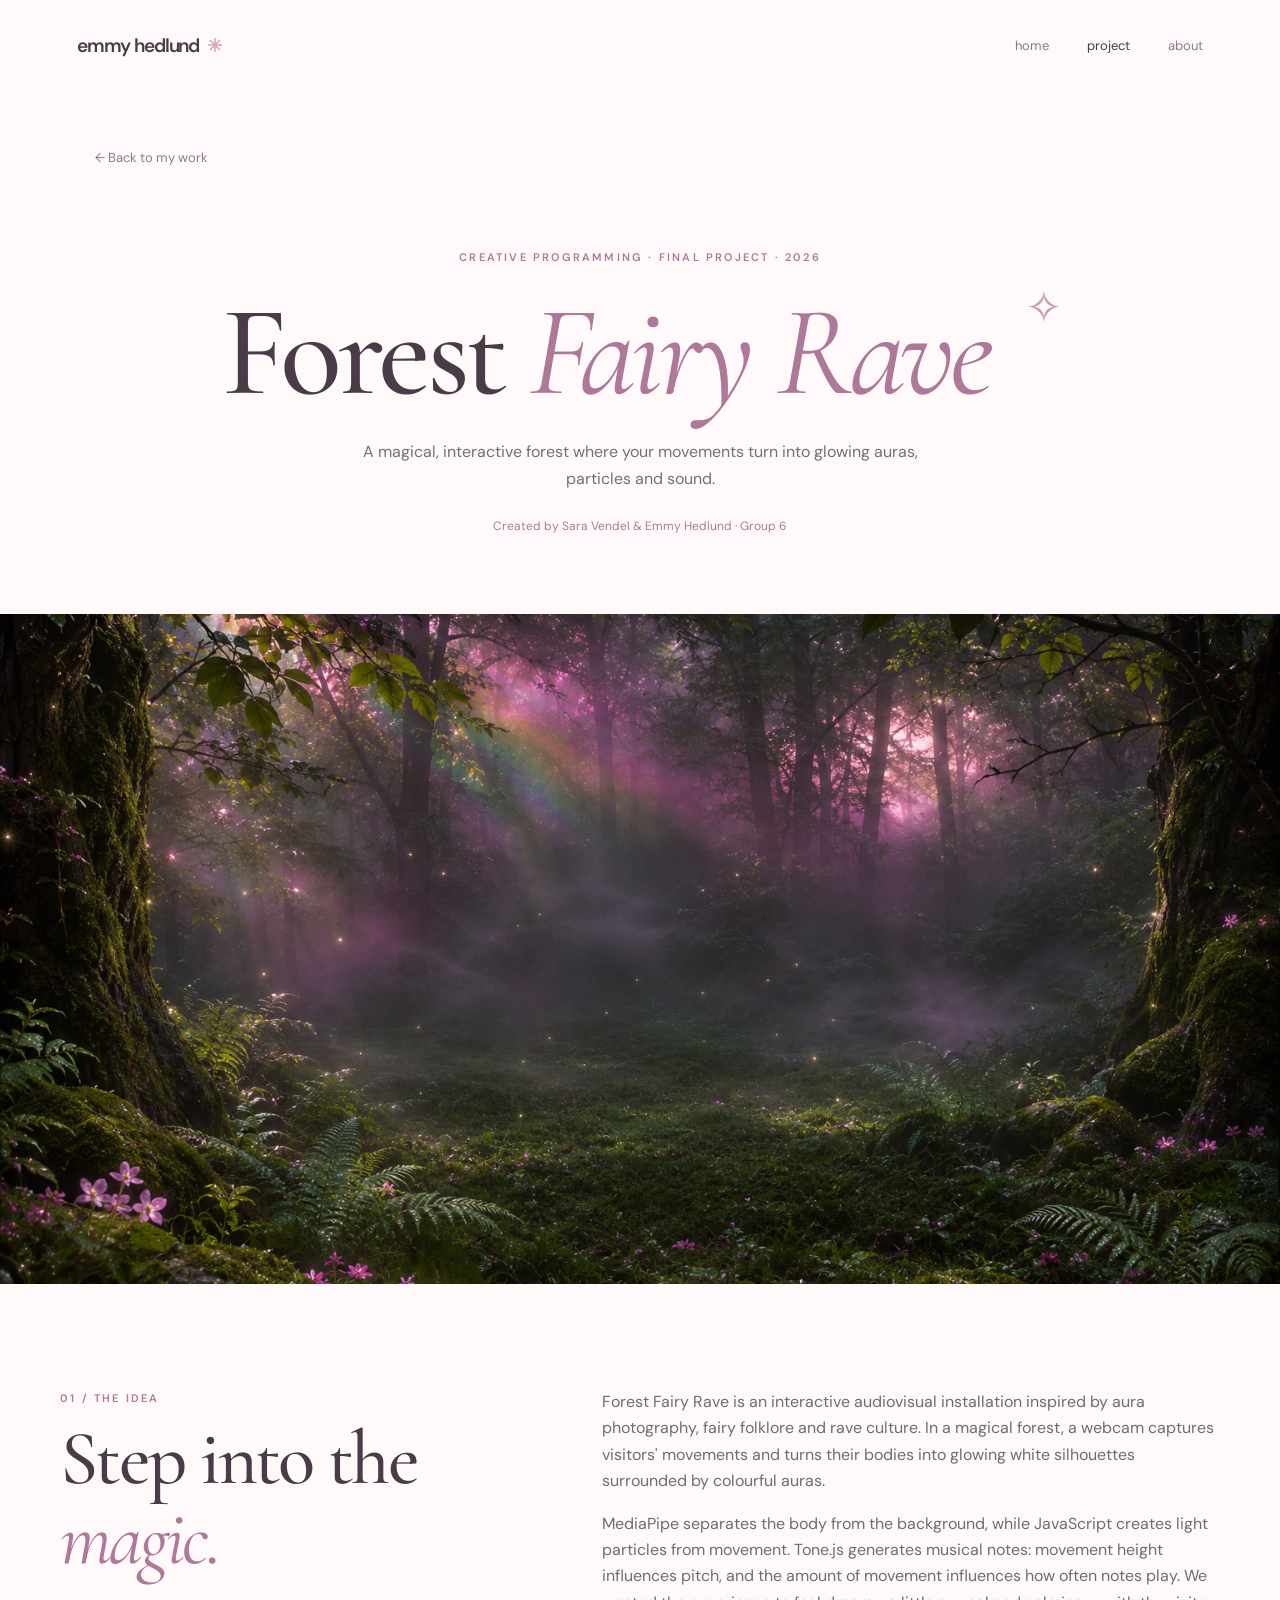
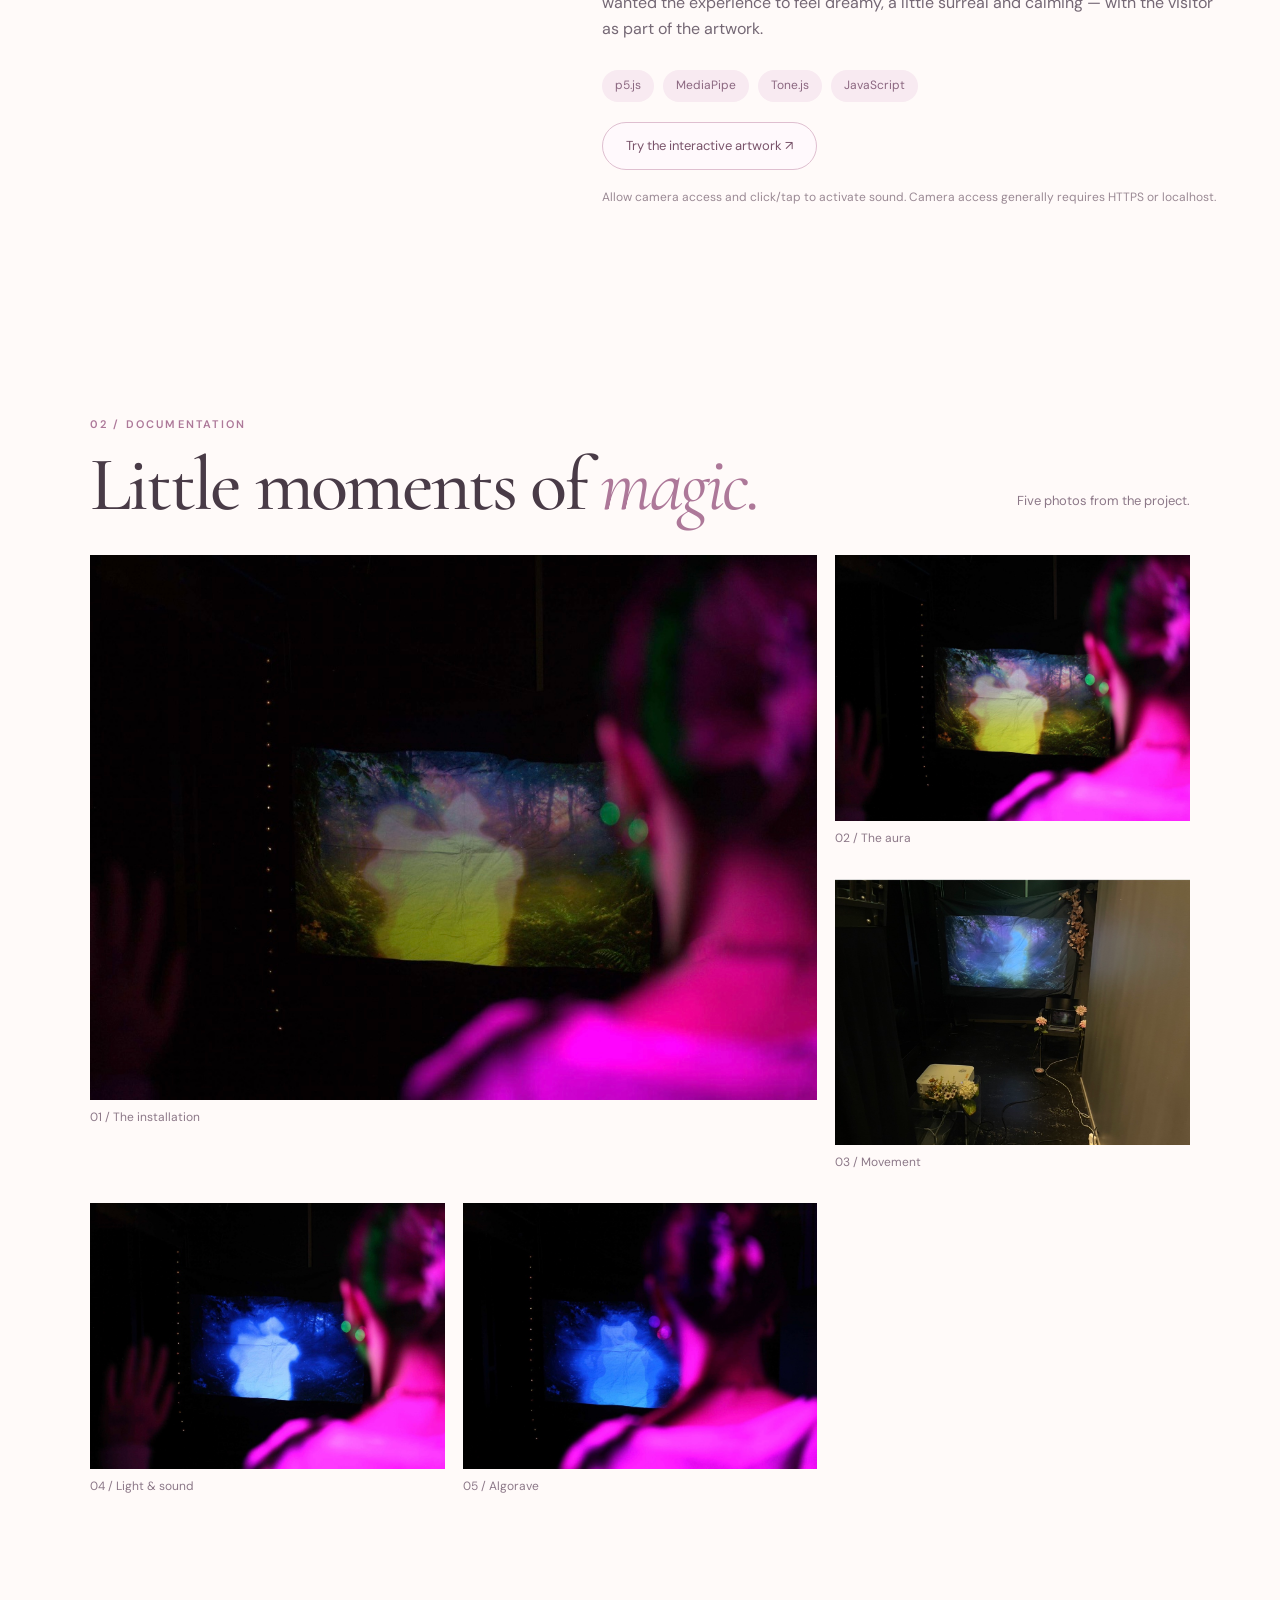
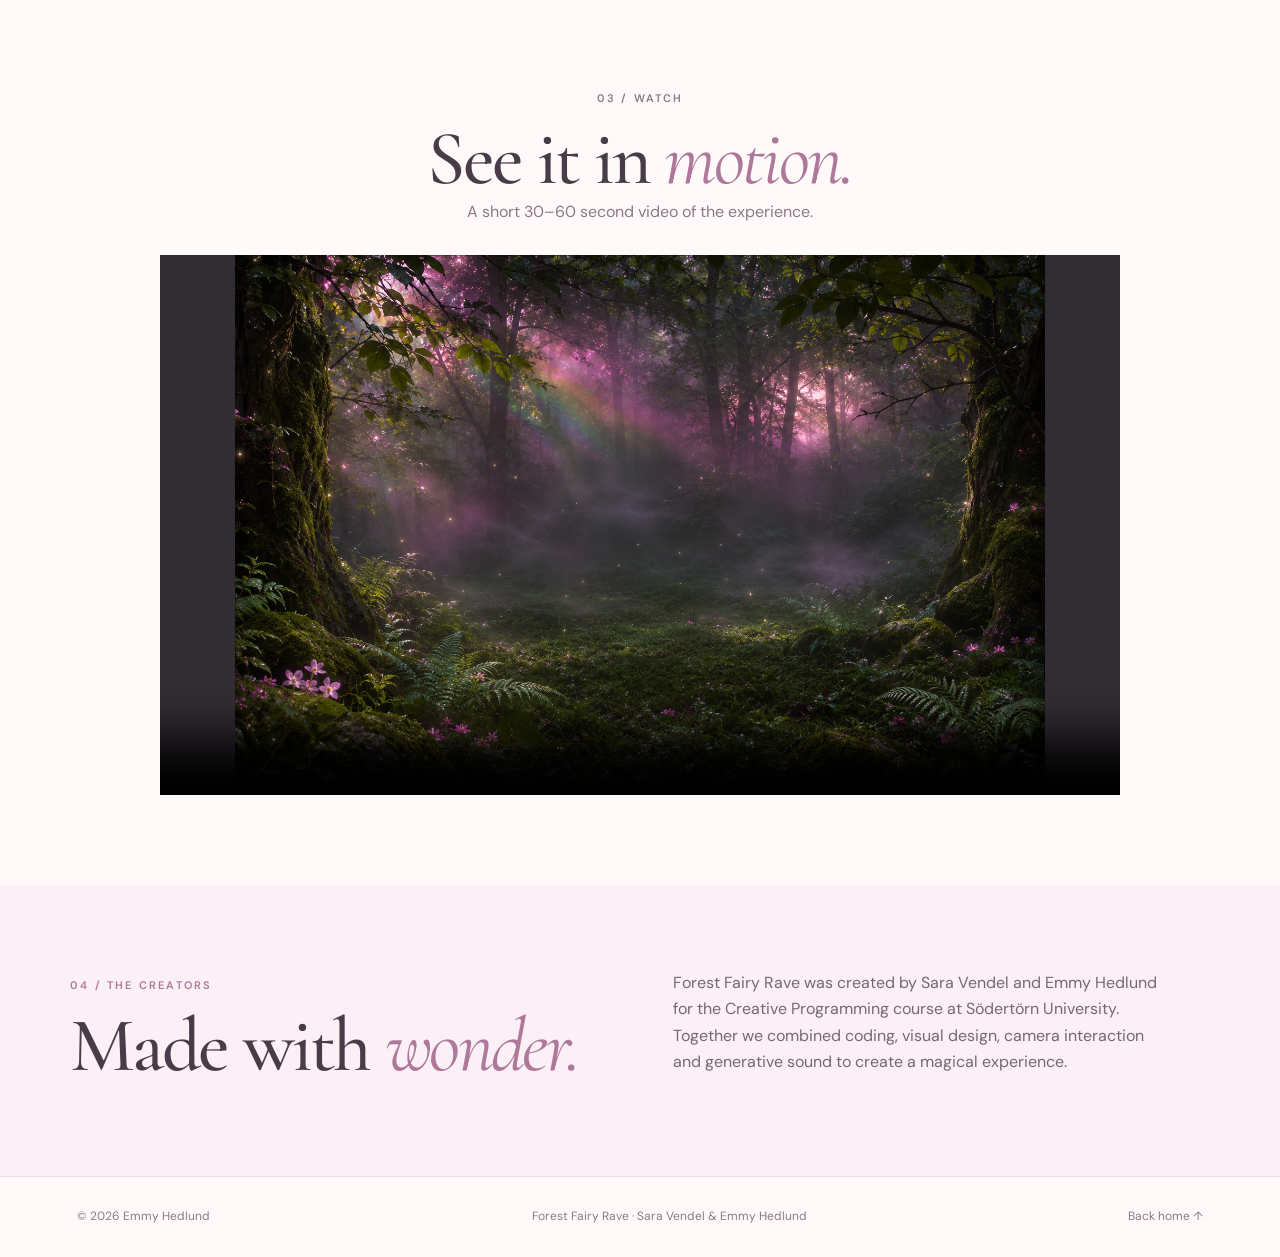
==== commit 3d731400: "j" ====
--- a/project.html
+++ b/project.html
@@ -161,7 +161,7 @@
 
         <!-- BILD 1 -->
         <figure class="photo first">
-          <img
+          <img class="gallery-image"
             src="assets/Bild1.jpg"
             alt="Forest Fairy Rave – project documentation photo 1"
             loading="lazy"
@@ -174,7 +174,7 @@
 
         <!-- BILD 2 -->
         <figure class="photo">
-          <img
+          <img class="gallery-image"
             src="assets/Bild2.jpg"
             alt="Forest Fairy Rave – project documentation photo 2"
             loading="lazy"
@@ -187,7 +187,7 @@
 
         <!-- BILD 3 -->
         <figure class="photo">
-          <img
+          <img class="gallery-image"
             src="assets/Bild3.jpg"
             alt="Forest Fairy Rave – project documentation photo 3"
             loading="lazy"
@@ -200,7 +200,7 @@
 
         <!-- BILD 4 -->
         <figure class="photo">
-          <img
+          <img class="gallery-image"
             src="assets/Bild4.jpg"
             alt="Forest Fairy Rave – project documentation photo 4"
             loading="lazy"
@@ -213,7 +213,7 @@
 
         <!-- BILD 5 -->
         <figure class="photo">
-          <img
+          <img class="gallery-image"
             src="assets/Bild5.jpg"
             alt="Forest Fairy Rave – project documentation photo 5"
             loading="lazy"
@@ -292,9 +292,5 @@
 
   </footer>
 
-
-  <!-- JavaScript -->
-  <script src="main.js" defer></script>
-
 </body>
 </html>
--- a/style.css
+++ b/style.css
@@ -421,54 +421,22 @@
   grid-row: span 2;
 }
 
-/* Tom platshållare tills riktiga bilder läggs till */
-.photo-empty {
-  height: 100%;
-  min-height: 190px;
-  aspect-ratio: 4/3;
-  background: #f6e9ef;
-  border: 1px solid #ead8e3;
-  display: flex;
-  flex-direction: column;
-  align-items: center;
-  justify-content: center;
-  gap: 7px;
-  color: #b98fa8;
-}
-
-.photo.first .photo-empty {
-  aspect-ratio: auto;
-  min-height: 420px;
-}
-
-.photo-empty span {
-  font-family: 'Cormorant Garamond', serif;
-  font-size: 44px;
-}
-
-.photo-empty small {
-  font-size: 12px;
-}
-
 .photo figcaption {
   font-size: 12px;
   color: var(--muted);
   padding: 8px 0 12px;
 }
 
-/* Riktig bild som ersätter platshållaren (läggs till av main.js) */
+/* Bilderna laddas direkt från project.html */
 .gallery-image {
   width: 100%;
-  height: 100%;
-  min-height: 190px;
+  aspect-ratio: 4/3;
   object-fit: cover;
   display: block;
+}
+
+.photo.first .gallery-image {
   aspect-ratio: 4/3;
-}
-
-.photo.first .gallery-image {
-  min-height: 420px;
-  aspect-ratio: auto;
 }
 
 
@@ -577,19 +545,6 @@
     grid-row: auto;
   }
 
-  .photo.first .photo-empty,
-  .photo.first .gallery-image {
-    min-height: 250px;
-  }
-
-  .photo-empty {
-    min-height: 140px;
-  }
-
-  .gallery-image {
-    min-height: 140px;
-  }
-
   footer {
     flex-direction: column;
   }
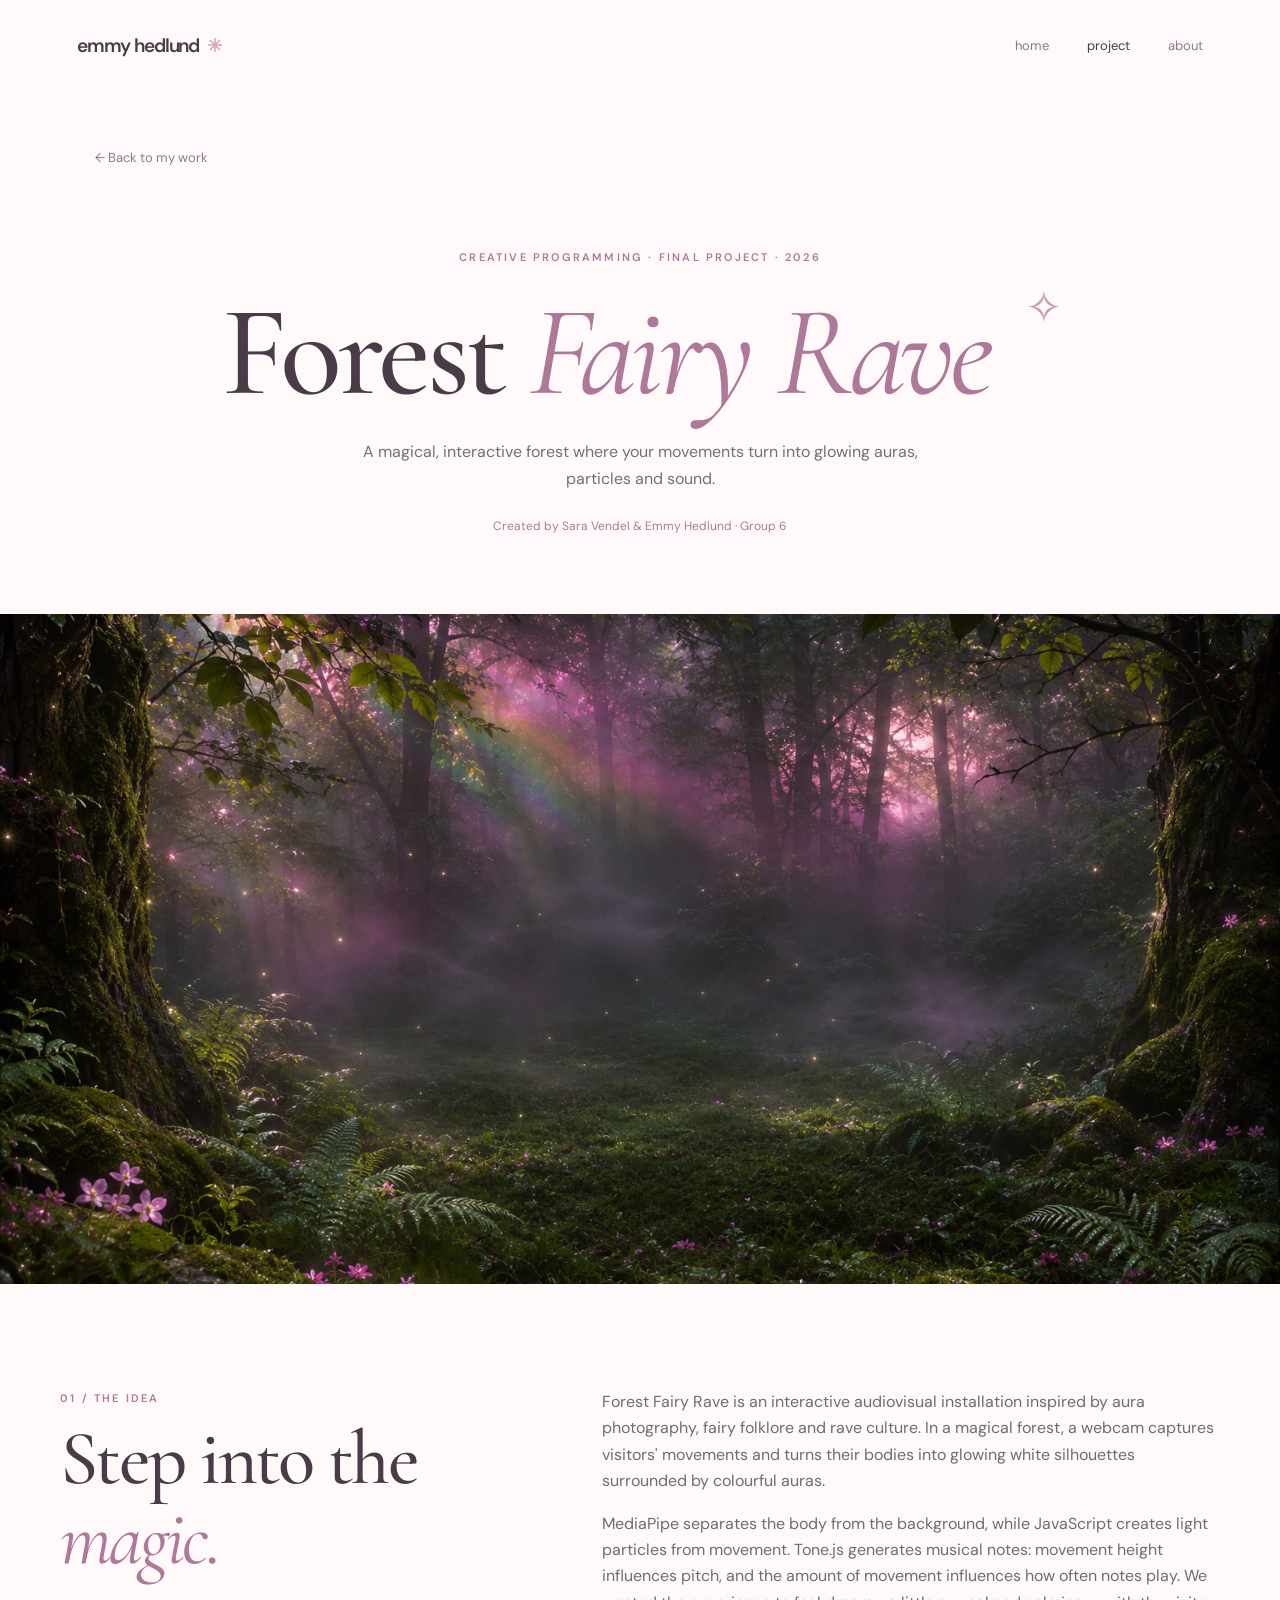
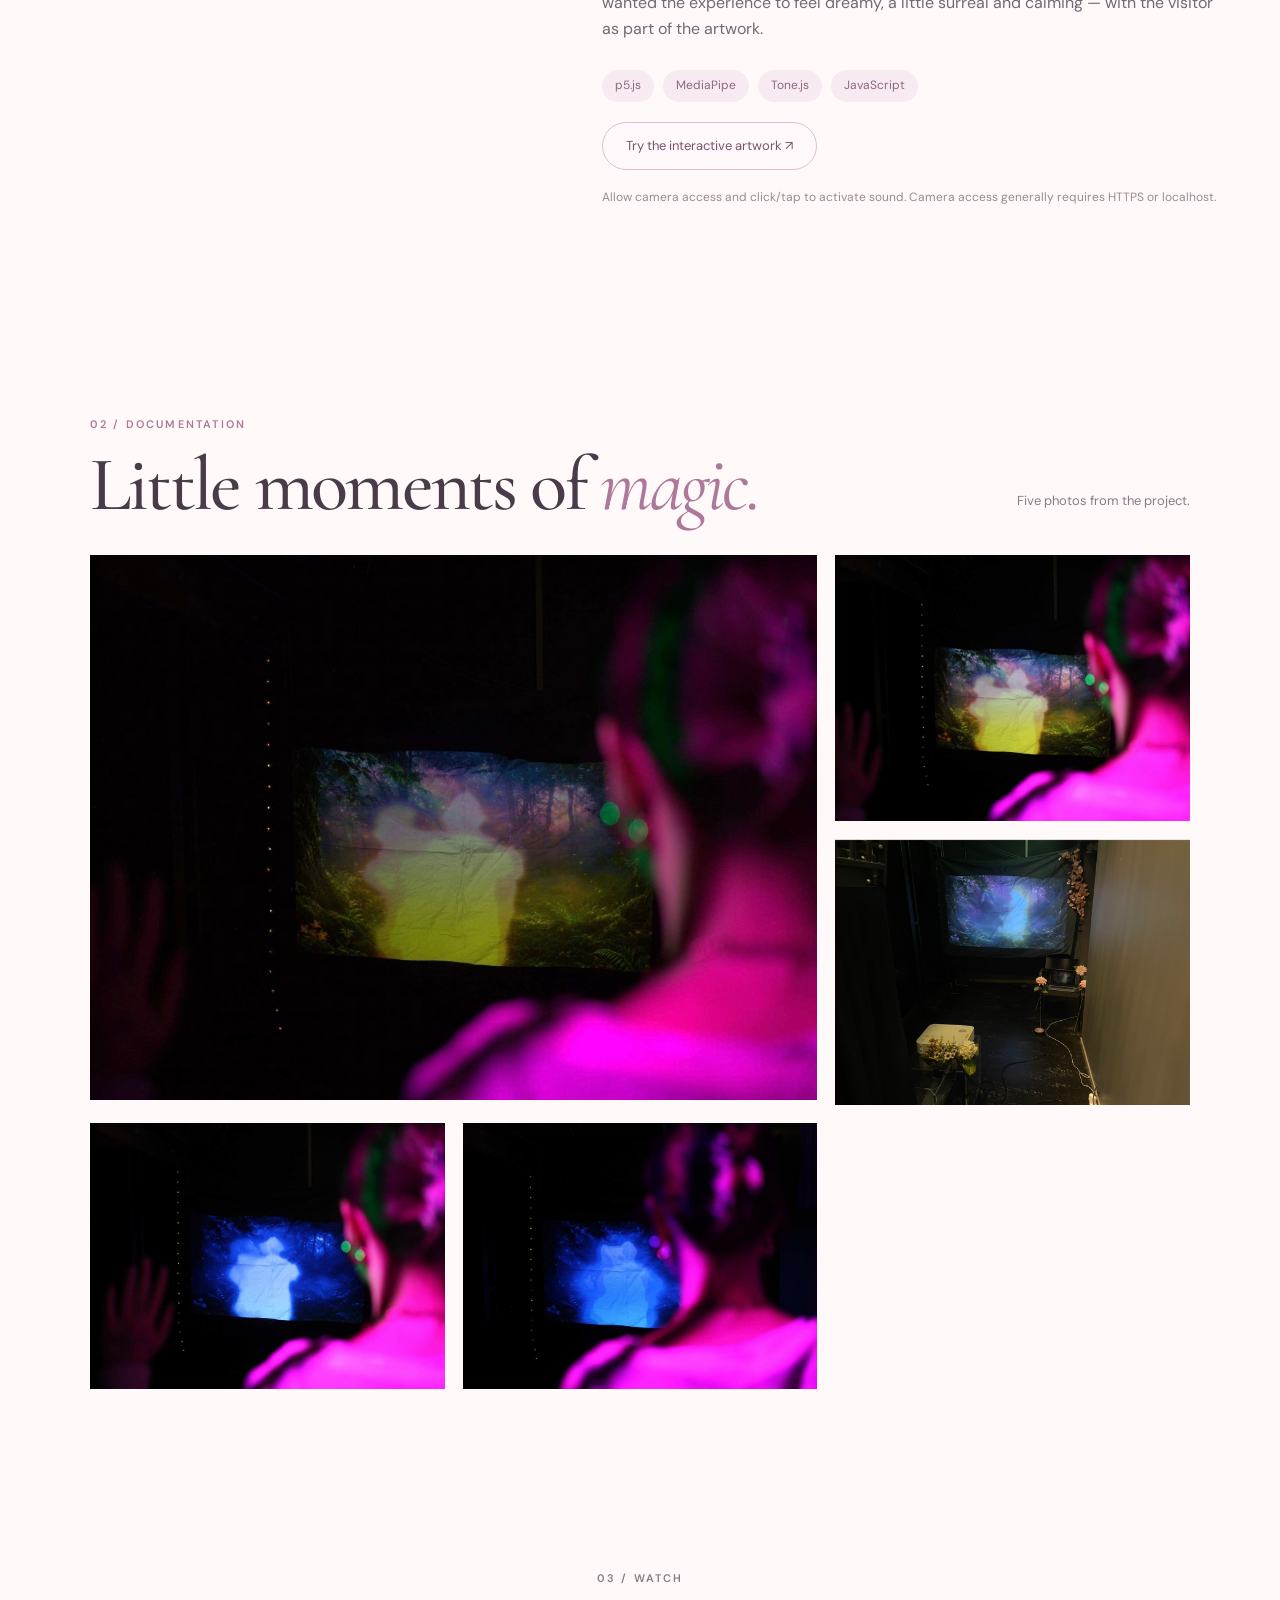
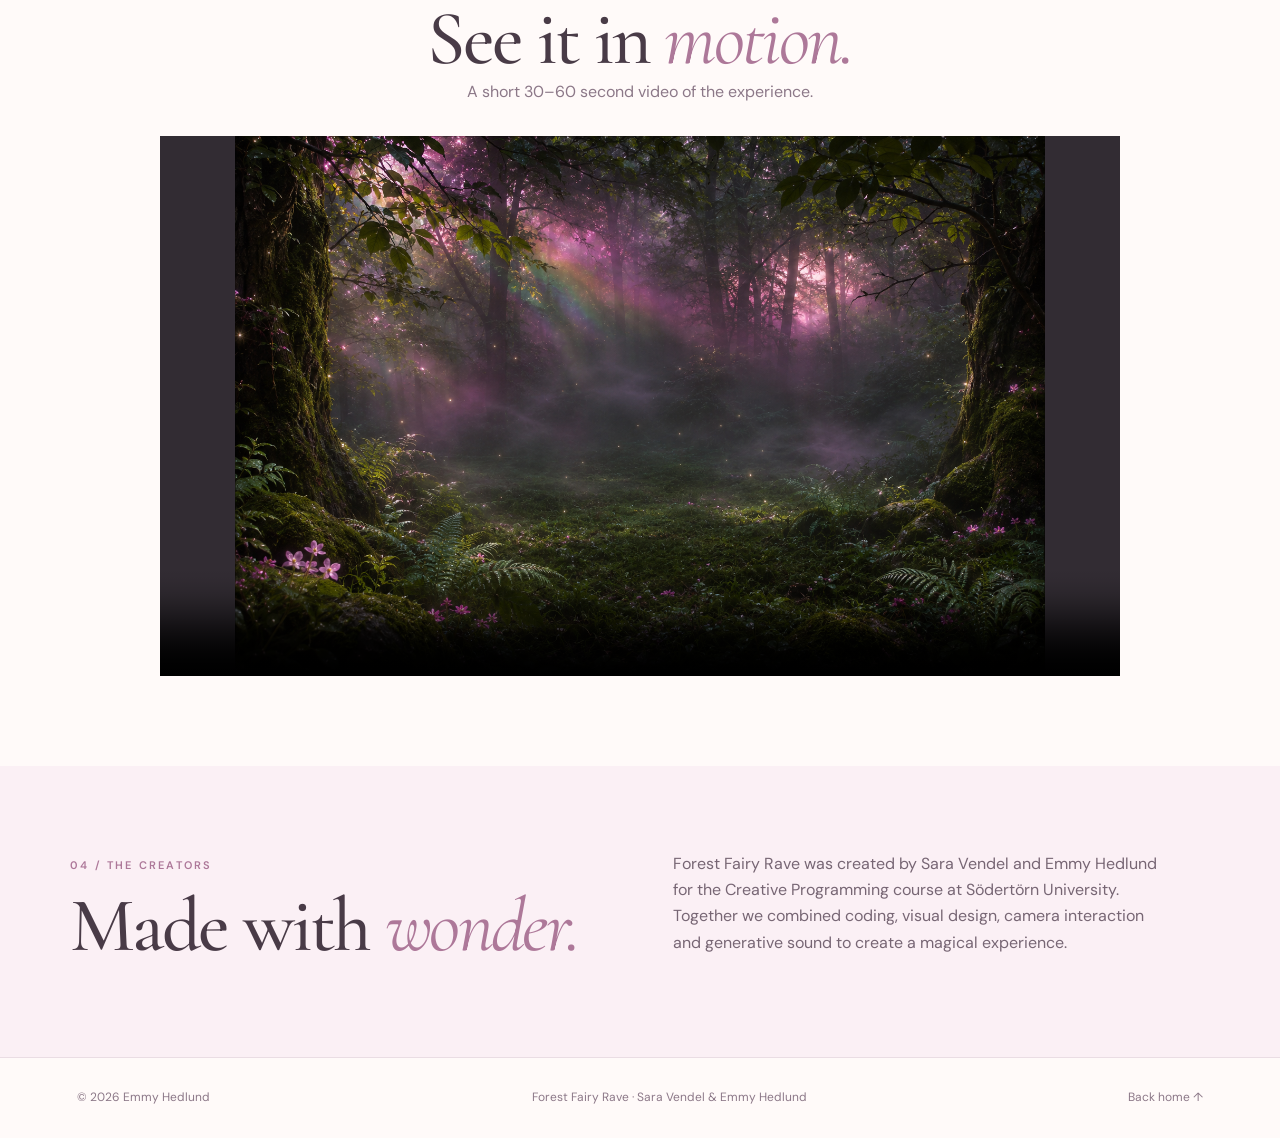
==== commit 52bb52d0: "l" ====
--- a/project.html
+++ b/project.html
@@ -166,9 +166,7 @@
             alt="Forest Fairy Rave – project documentation photo 1"
             loading="lazy"
           >
-          <figcaption>
-            01 / The installation
-          </figcaption>
+         
         </figure>
 
 
@@ -179,9 +177,7 @@
             alt="Forest Fairy Rave – project documentation photo 2"
             loading="lazy"
           >
-          <figcaption>
-            02 / The aura
-          </figcaption>
+          
         </figure>
 
 
@@ -192,9 +188,7 @@
             alt="Forest Fairy Rave – project documentation photo 3"
             loading="lazy"
           >
-          <figcaption>
-            03 / Movement
-          </figcaption>
+      
         </figure>
 
 
@@ -205,9 +199,7 @@
             alt="Forest Fairy Rave – project documentation photo 4"
             loading="lazy"
           >
-          <figcaption>
-            04 / Light &amp; sound
-          </figcaption>
+         
         </figure>
 
 
@@ -218,9 +210,7 @@
             alt="Forest Fairy Rave – project documentation photo 5"
             loading="lazy"
           >
-          <figcaption>
-            05 / Algorave
-          </figcaption>
+        
         </figure>
 
       </div>
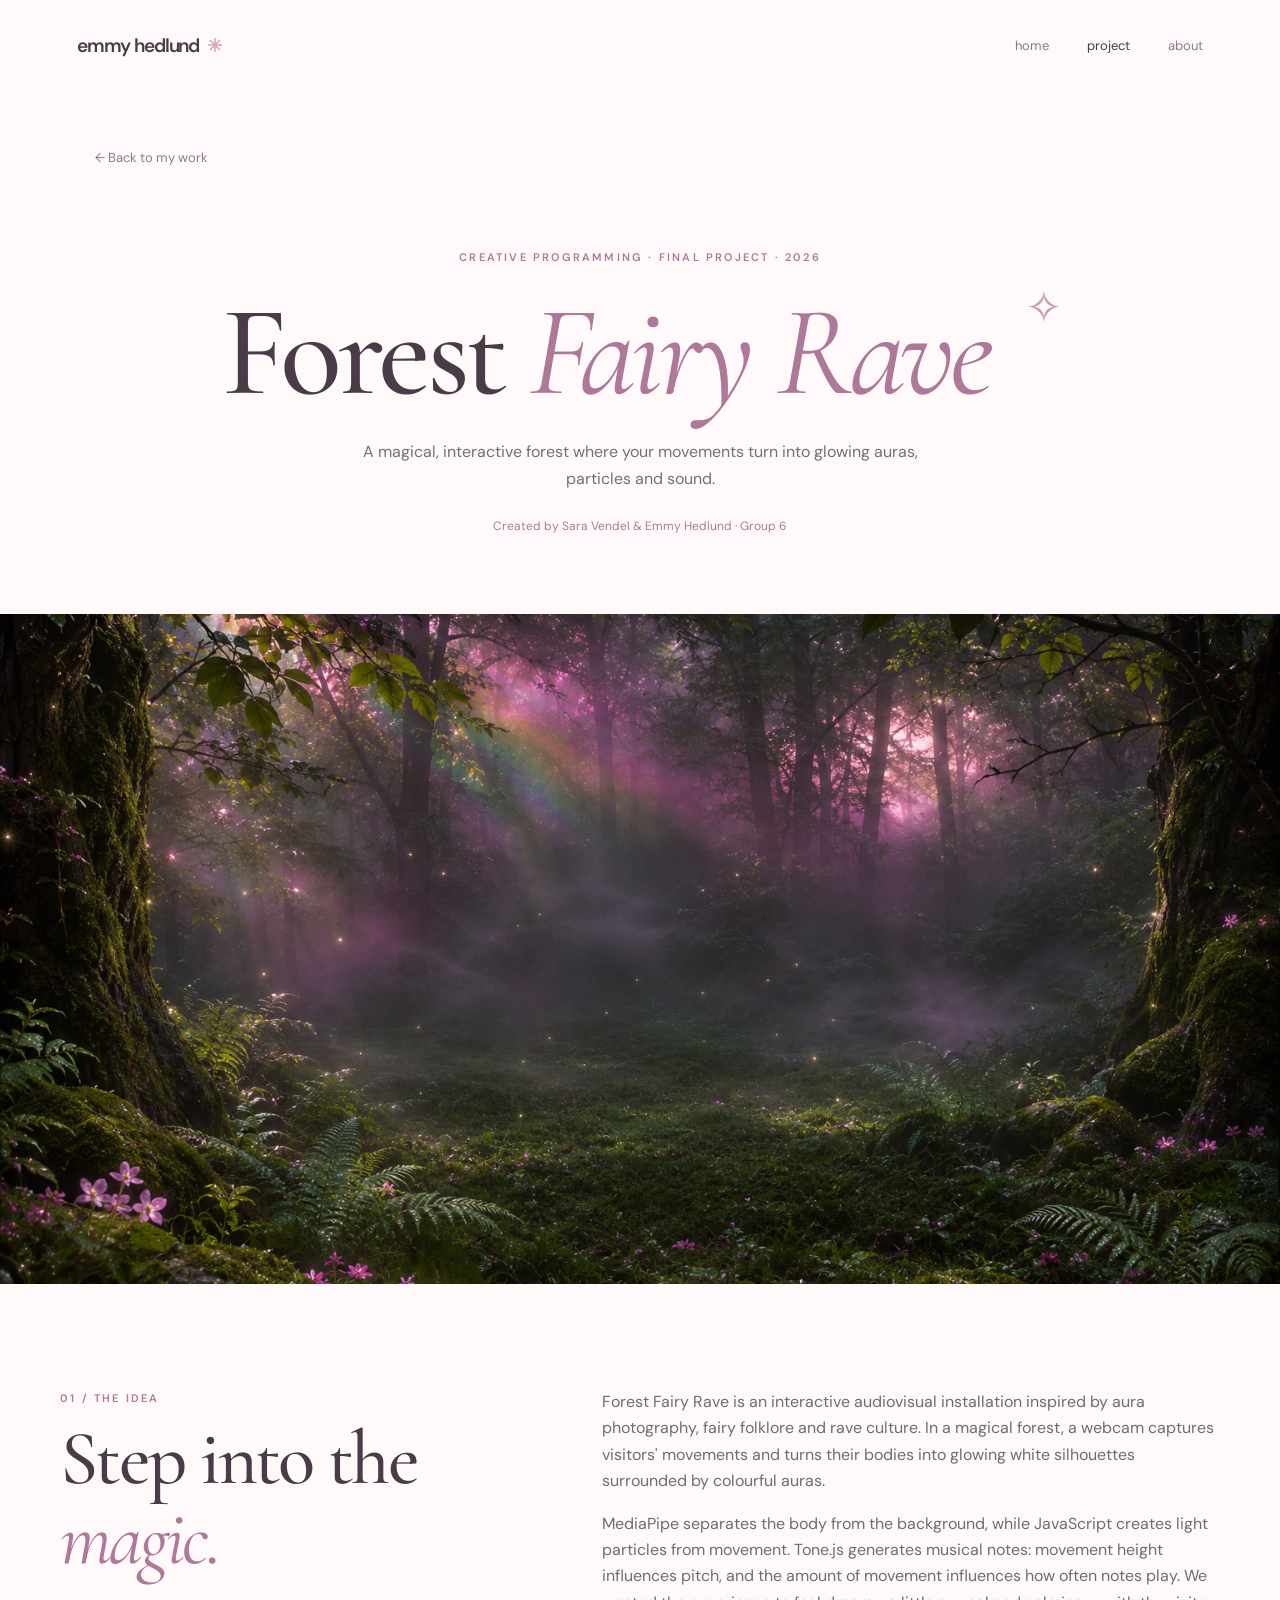
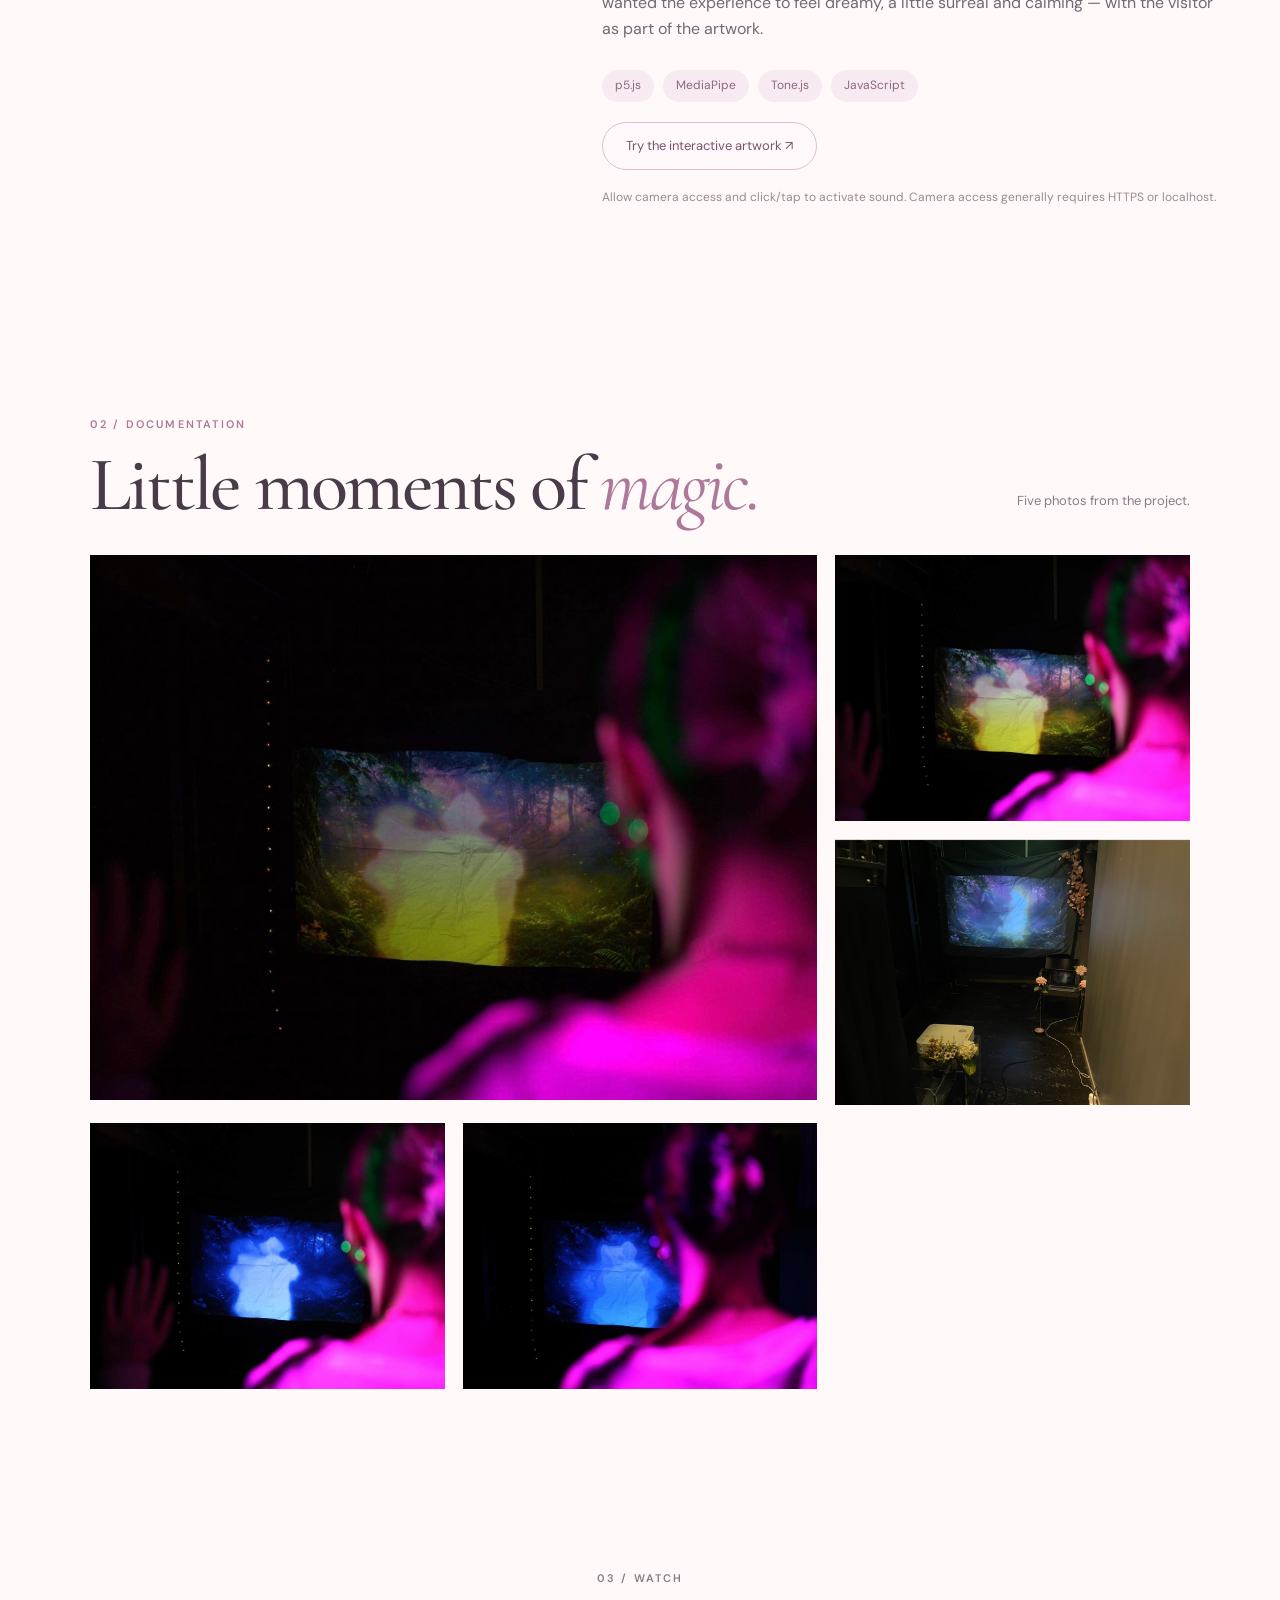
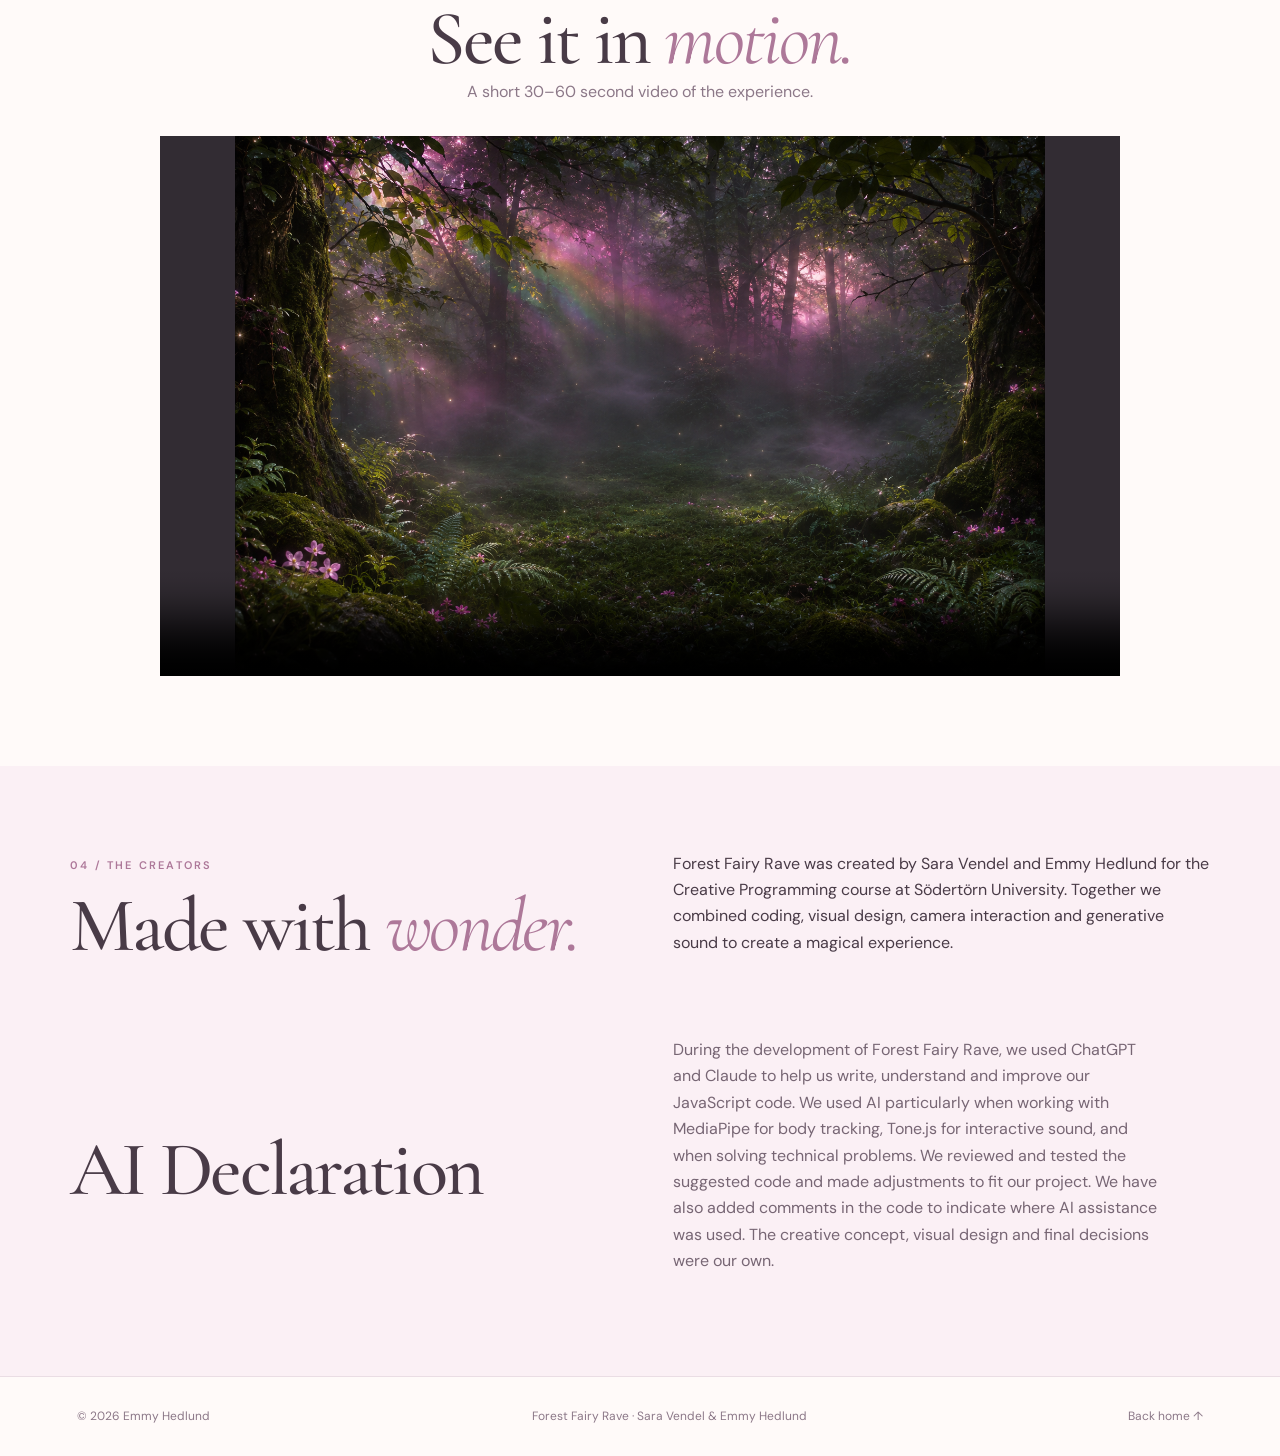
==== commit 98362a75: "i" ====
--- a/project.html
+++ b/project.html
@@ -262,6 +262,14 @@
         and generative sound to create a magical experience.
       </p>
 
+      <h2>AI Declaration </h2>
+
+        <p>During the development of Forest Fairy Rave, we used ChatGPT and Claude to help us write, understand and 
+        improve our JavaScript code. We used AI particularly when working with MediaPipe for body tracking,
+        Tone.js for interactive sound, and when solving technical problems. We reviewed and tested the suggested 
+        code and made adjustments to fit our project. We have also added comments in the code to indicate where 
+        AI assistance was used. The creative concept, visual design and final decisions were our own.</p>
+
     </section>
 
   </main>
